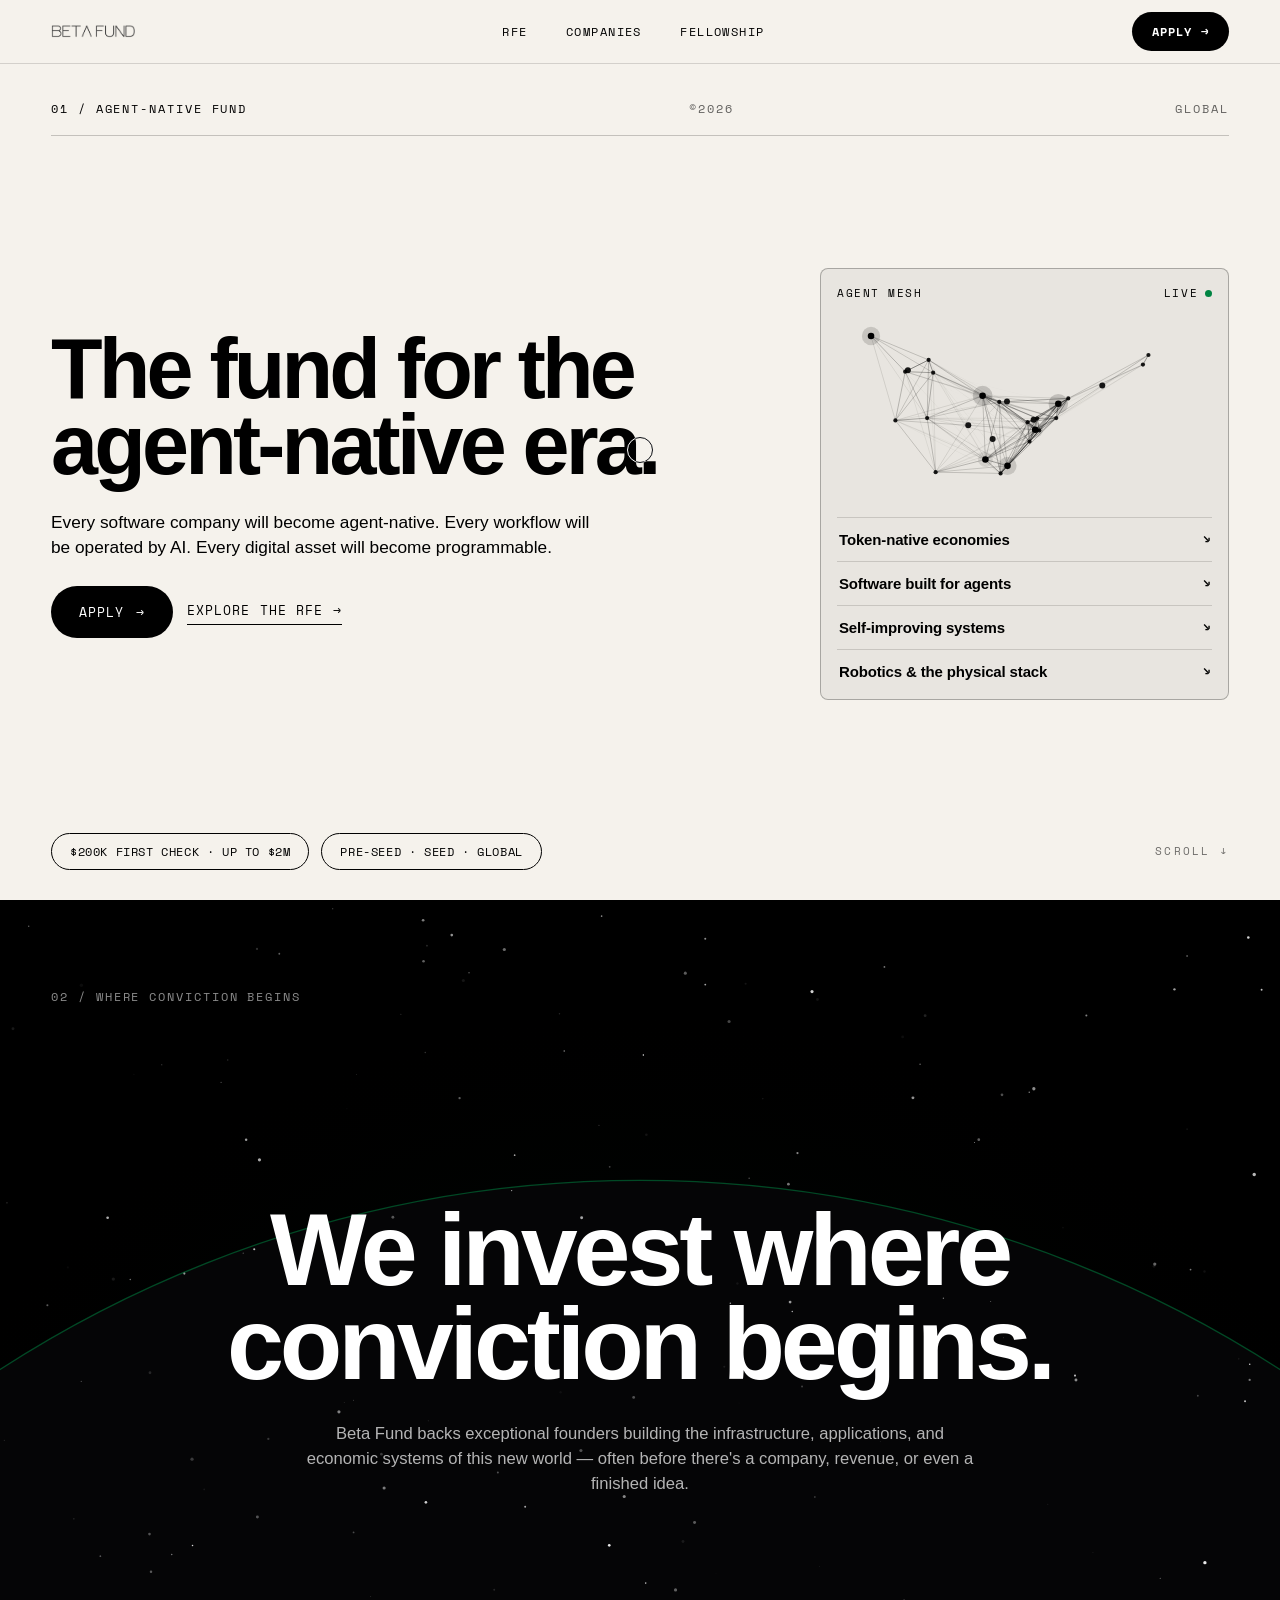
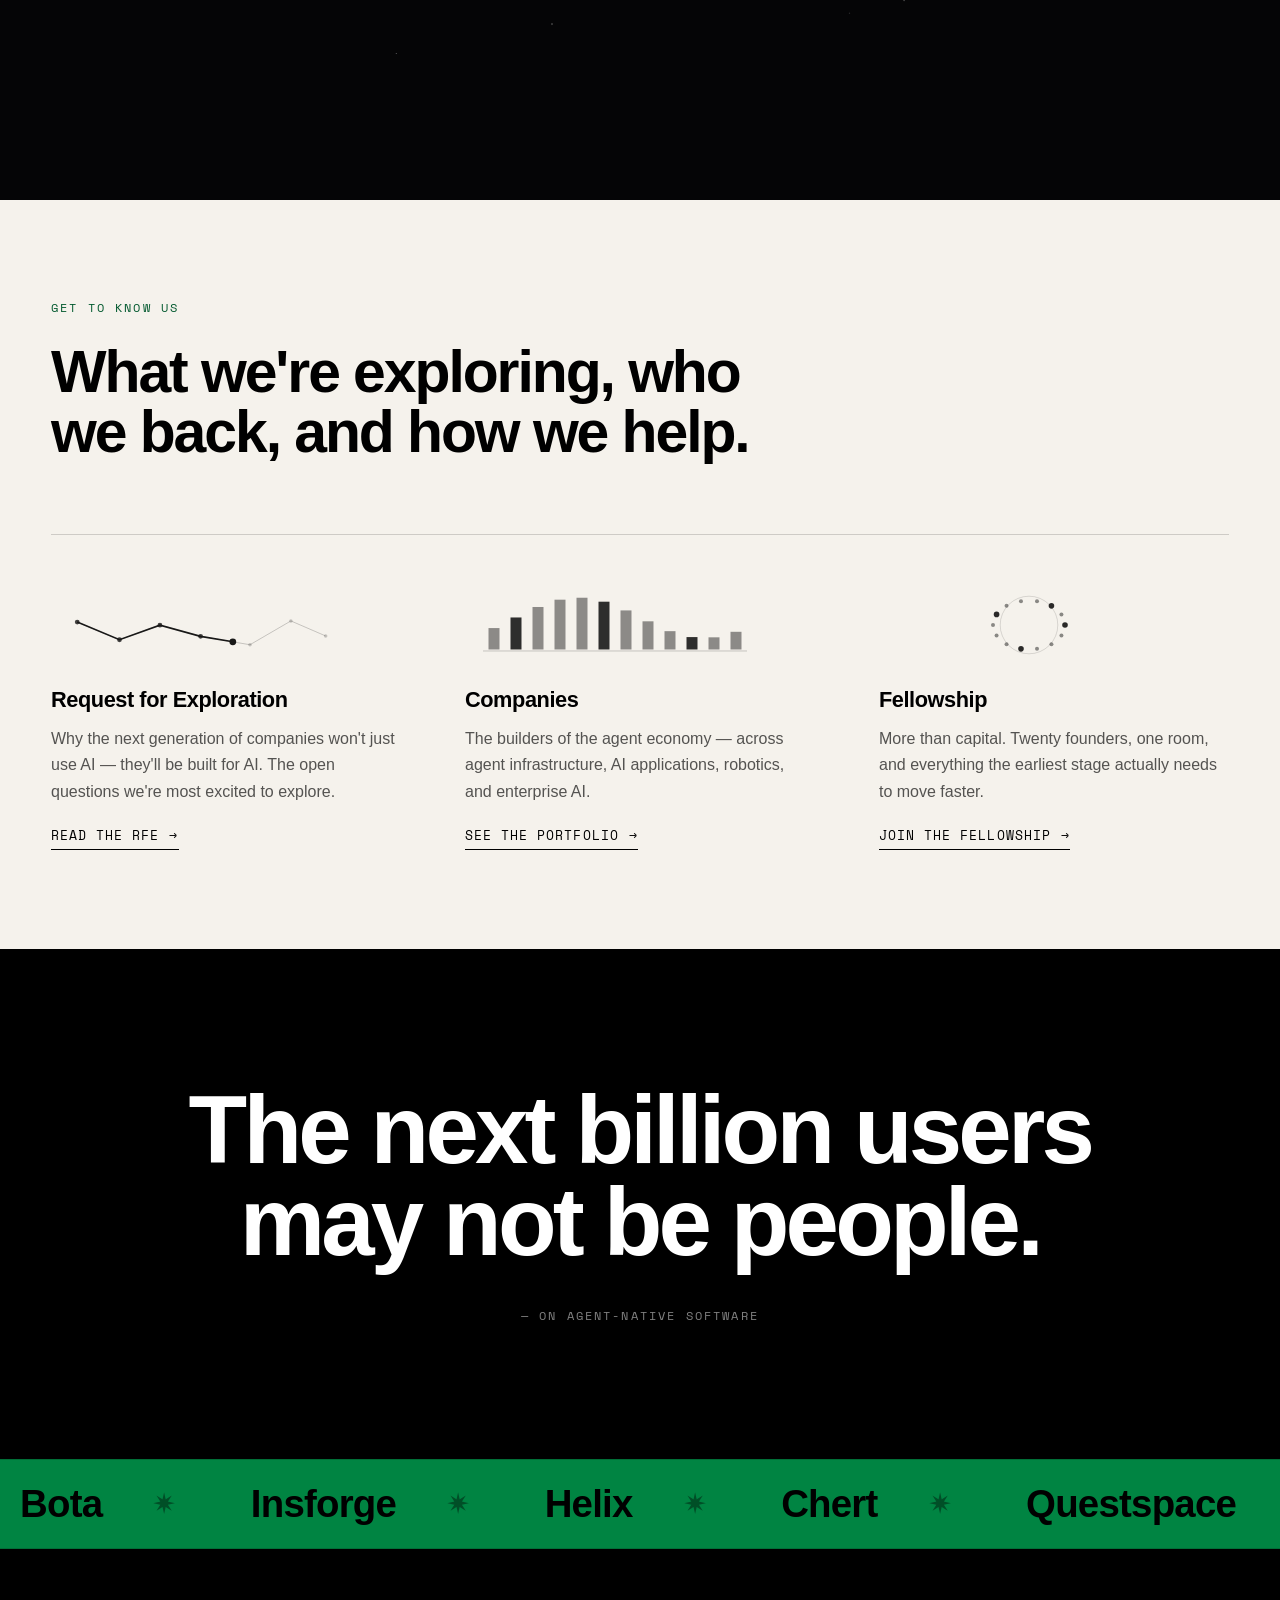
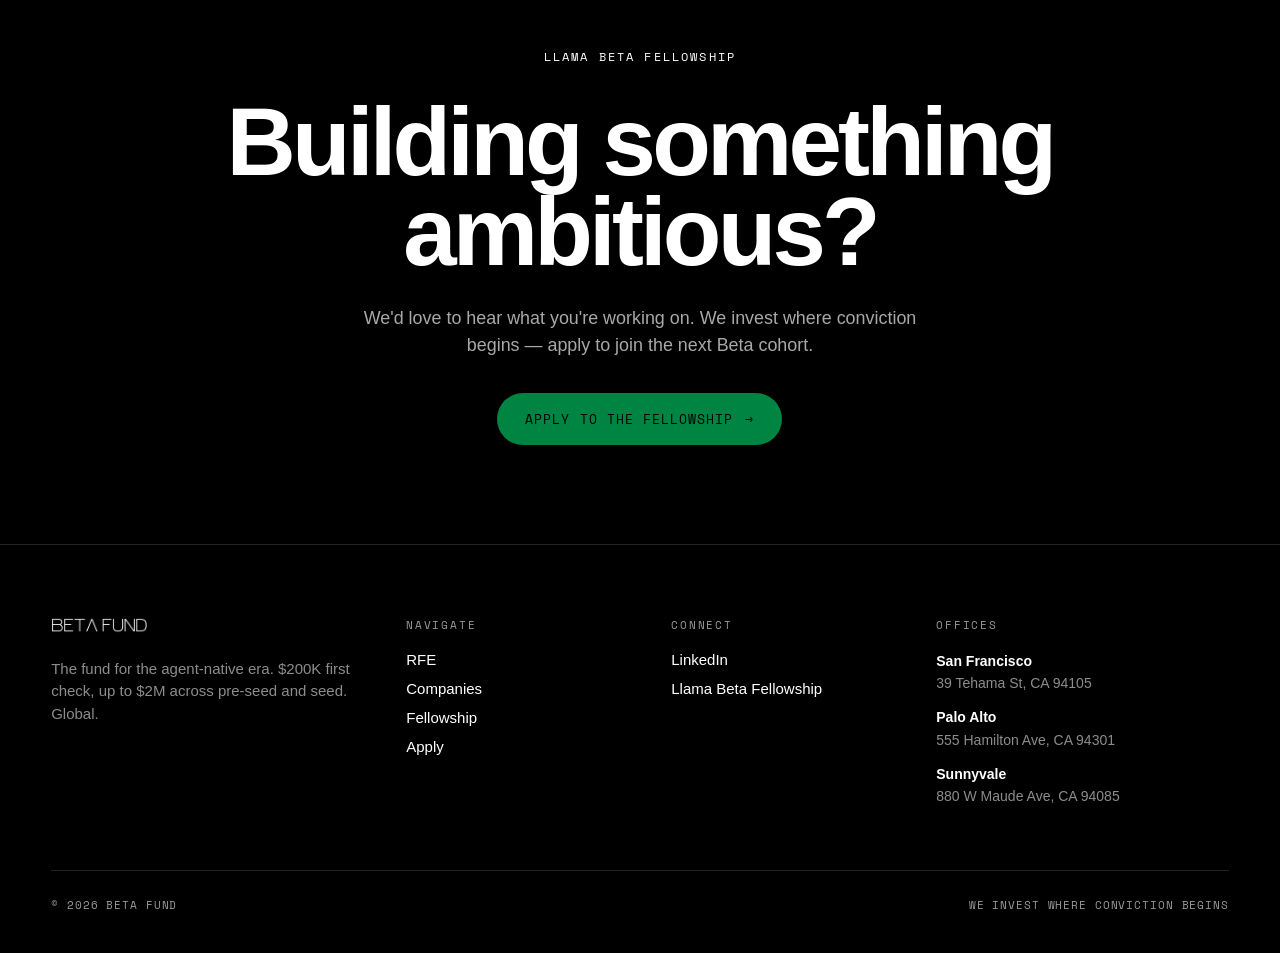
==== index.html @ 39ac04f1 "Llama Beta site: duplicate of betafund.ai multi-page static build, domain strings repointed to llama" ====
<!DOCTYPE html>
<html lang="en">
<head>
<meta charset="utf-8">
<meta name="viewport" content="width=device-width, initial-scale=1">
<title>Beta Fund — The fund for the agent-native era</title>
<meta name="description" content="Beta Fund backs founders building the agent-native era. $200K first check, up to $2M across pre-seed and seed. Global.">
<meta property="og:title" content="Beta Fund — The fund for the agent-native era">
<meta property="og:description" content="We invest where conviction begins. $200K first check, up to $2M across pre-seed and seed. Global.">
<meta property="og:type" content="website">
<meta name="theme-color" content="#008442">
<link rel="icon" href="data:image/svg+xml,%3Csvg xmlns='http://www.w3.org/2000/svg' viewBox='0 0 32 32'%3E%3Crect width='32' height='32' fill='%23008442'/%3E%3Crect x='9' y='9' width='14' height='14' fill='%23000'/%3E%3C/svg%3E">
<meta property="og:image" content="https://llamabeta.com/assets/og.png">
<link rel="preconnect" href="https://fonts.googleapis.com">
<link rel="preconnect" href="https://fonts.gstatic.com" crossorigin>
<link href="https://fonts.googleapis.com/css2?family=Space+Mono:wght@400;700&display=swap" rel="stylesheet">
<link rel="stylesheet" href="/css/site.css">
</head>
<body>
<a href="#main" class="skip-link">Skip to content</a>
<div id="mcursor"></div>

<header class="site-header">
  <a href="/" class="brand" data-magnetic aria-label="Beta Fund — home"><img class="brand-logo" src="/assets/logo.png" alt="Beta Fund"></a>
  <nav class="nav-links" aria-label="Primary">
    <a href="/thesis">RFE</a>
    <a href="/companies">Companies</a>
    <a href="/fellowship">Fellowship</a>
  </nav>
  <a href="/apply" class="nav-cta" data-magnetic>Apply <span>→</span></a>
  <button class="nav-toggle" aria-label="Open menu" aria-expanded="false" aria-controls="mobileNav"><span></span><span></span><span></span></button>
</header>
<nav id="mobileNav" class="mobile-nav" aria-label="Mobile">
  <a href="/thesis">RFE <span class="num">01</span></a>
  <a href="/companies">Companies <span class="num">02</span></a>
  <a href="/fellowship">Fellowship <span class="num">03</span></a>
  <a href="/apply">Apply <span class="num">04</span></a>
  <a href="/apply" class="m-cta">Apply to the fellowship →</a>
  <div class="m-meta">$200K first check · up to $2M</div>
</nav>

<main id="main" tabindex="-1">

  <!-- HERO -->
  <section class="hero" id="top">
    <div class="hero-top" data-reveal data-d="0">
      <span>01 / Agent-native fund</span>
      <span>©2026</span>
      <span>Global</span>
    </div>
    <div class="hero-main">
      <div>
        <h1 class="hero-title" data-reveal data-d="80">The fund for the agent-native era.</h1>
        <p class="hero-sub" data-reveal data-d="180">Every software company will become agent-native. Every workflow will be operated by AI. Every digital asset will become programmable.</p>
        <div class="hero-cta" data-reveal data-d="260" style="display:flex;flex-wrap:wrap;gap:14px;align-items:center;margin-top:26px">
          <a href="/apply" class="btn" data-magnetic style="background:#000;color:#fff">Apply <span class="arr">→</span></a>
          <a href="/thesis" class="text-link" data-magnetic style="margin-top:0">Explore the RFE <span class="arr">→</span></a>
        </div>
      </div>
      <div class="hero-card" data-reveal data-d="340">
        <div class="hero-card-head">
          <span>Agent mesh</span>
          <span class="live">Live <span class="dot"></span></span>
        </div>
        <canvas data-motif="mesh" data-animated="1" data-tone="ink"></canvas>
        <div>
          <a href="/thesis" class="thesis-link" data-magnetic>Token-native economies <span>↘</span></a>
          <a href="/thesis" class="thesis-link" data-magnetic>Software built for agents <span>↘</span></a>
          <a href="/thesis" class="thesis-link" data-magnetic>Self-improving systems <span>↘</span></a>
          <a href="/thesis" class="thesis-link" data-magnetic>Robotics &amp; the physical stack <span>↘</span></a>
        </div>
      </div>
    </div>
    <div class="hero-foot">
      <div class="pill-row" data-reveal data-d="200">
        <span class="pill">$200K first check · up to $2M</span>
        <span class="pill">Pre-seed · Seed · Global</span>
      </div>
      <span class="scroll-hint">Scroll ↓</span>
    </div>
  </section>

  <!-- FILM / COSMIC -->
  <section class="film">
    <canvas id="cosmic"></canvas>
    <div class="corner">02 / Where conviction begins</div>
    <div class="film-inner">
      <h2 data-reveal>We invest where<br>conviction begins.</h2>
      <p data-reveal data-d="160">Beta Fund backs exceptional founders building the infrastructure, applications, and economic systems of this new world — often before there's a company, revenue, or even a finished idea.</p>
    </div>
  </section>

  <!-- EXPLORE CARDS -->
  <section class="section bg-paper">
    <div class="wrap">
      <div class="section-head measure">
        <div class="eyebrow gold" data-reveal>Get to know us</div>
        <h2 class="h2" data-reveal data-d="60">What we're exploring, who we back, and how we help.</h2>
      </div>
      <div class="thesis-grid explore-grid">
        <a href="/thesis" class="thesis-card" data-reveal data-d="100" data-magnetic style="display:block;color:inherit">
          <canvas data-motif="trace" data-tone="ink"></canvas>
          <h3>Request for Exploration</h3>
          <p>Why the next generation of companies won't just use AI — they'll be built for AI. The open questions we're most excited to explore.</p>
          <span class="text-link" style="margin-top:20px">Read the RFE <span class="arr">→</span></span>
        </a>
        <a href="/companies" class="thesis-card" data-reveal data-d="160" data-magnetic style="display:block;color:inherit">
          <canvas data-motif="bars" data-tone="ink"></canvas>
          <h3>Companies</h3>
          <p>The builders of the agent economy — across agent infrastructure, AI applications, robotics, and enterprise AI.</p>
          <span class="text-link" style="margin-top:20px">See the portfolio <span class="arr">→</span></span>
        </a>
        <a href="/fellowship" class="thesis-card" data-reveal data-d="220" data-magnetic style="display:block;color:inherit">
          <canvas data-motif="gather" data-tone="ink"></canvas>
          <h3>Fellowship</h3>
          <p>More than capital. Twenty founders, one room, and everything the earliest stage actually needs to move faster.</p>
          <span class="text-link" style="margin-top:20px">Join the fellowship <span class="arr">→</span></span>
        </a>
      </div>
    </div>
  </section>

  <!-- PULL QUOTE -->
  <section class="pull">
    <p data-reveal>The next billion users<br>may not be people.</p>
    <div class="src" data-reveal data-d="160">— On agent-native software</div>
  </section>

  <!-- MARQUEE -->
  <div class="marquee">
    <div class="marquee-track" id="marquee-track">
      <span>Bota<span class="star">✷</span></span><span>Insforge<span class="star">✷</span></span><span>Helix<span class="star">✷</span></span><span>Chert<span class="star">✷</span></span><span>Questspace<span class="star">✷</span></span><span>Pally<span class="star">✷</span></span><span>Origami Robotics<span class="star">✷</span></span><span>Neural Motion<span class="star">✷</span></span><span>Ruune<span class="star">✷</span></span><span>Vali<span class="star">✷</span></span><span>Scam AI<span class="star">✷</span></span><span>Emergent Sciences<span class="star">✷</span></span>
      <span>Bota<span class="star">✷</span></span><span>Insforge<span class="star">✷</span></span><span>Helix<span class="star">✷</span></span><span>Chert<span class="star">✷</span></span><span>Questspace<span class="star">✷</span></span><span>Pally<span class="star">✷</span></span><span>Origami Robotics<span class="star">✷</span></span><span>Neural Motion<span class="star">✷</span></span><span>Ruune<span class="star">✷</span></span><span>Vali<span class="star">✷</span></span><span>Scam AI<span class="star">✷</span></span><span>Emergent Sciences<span class="star">✷</span></span>
    </div>
  </div>

  <!-- CTA -->
  <section class="section bg-ink" style="text-align:center">
    <div class="wrap">
      <div class="eyebrow acc" data-reveal style="margin-bottom:32px">Llama Beta Fellowship</div>
      <h2 data-reveal data-d="60" style="margin:0 auto;max-width:1100px;font-weight:800;font-size:clamp(40px,7.5vw,110px);line-height:.94;letter-spacing:-.04em;text-wrap:balance">Building something ambitious?</h2>
      <p class="lead" data-reveal data-d="140" style="margin:28px auto 0;text-align:center;max-width:560px">We'd love to hear what you're working on. We invest where conviction begins — apply to join the next Beta cohort.</p>
      <div data-reveal data-d="200" style="margin-top:34px">
        <a href="/apply" class="btn accent" data-magnetic>Apply to the fellowship <span class="arr">→</span></a>
      </div>
    </div>
  </section>

</main>

<footer class="site-footer">
  <div class="wrap">
    <div class="footer-grid">
      <div class="fbrand">
        <a href="/" data-magnetic><img class="fbrand-logo" src="/assets/logo-white.png" alt="Beta Fund"></a>
        <p>The fund for the agent-native era. $200K first check, up to $2M across pre-seed and seed. Global.</p>
      </div>
      <div class="fcol">
        <div class="ftitle">Navigate</div>
        <div class="flist">
          <a href="/thesis">RFE</a>
          <a href="/companies">Companies</a>
          <a href="/fellowship">Fellowship</a>
          <a href="/apply">Apply</a>
        </div>
      </div>
      <div class="fcol">
        <div class="ftitle">Connect</div>
        <div class="flist">
          <a href="https://www.linkedin.com/company/betafund/" target="_blank" rel="noopener">LinkedIn</a>
          <a href="/apply">Llama Beta Fellowship</a>
        </div>
      </div>
      <div class="fcol">
        <div class="ftitle">Offices</div>
        <div class="offices">
          <div><span class="city">San Francisco</span>39 Tehama St, CA 94105</div>
          <div><span class="city">Palo Alto</span>555 Hamilton Ave, CA 94301</div>
          <div><span class="city">Sunnyvale</span>880 W Maude Ave, CA 94085</div>
        </div>
      </div>
    </div>
    <div class="footer-bottom">
      <span>© 2026 Beta Fund</span>
      <span>We invest where conviction begins</span>
    </div>
  </div>
</footer>

<script src="/js/site.js"></script>
</body>
</html>
---- css/site.css ----
/* ============================================================
   Beta Fund — shared design system (multi-page static)
   Yellow editorial. Mobile-first.
   ============================================================ */
:root{
  --accent:#008442;
  --accent-hover:#006B36;
  --accent-deep:#00582D;
  --ink:#000000;
  --paper:#F5F2EC;
  --sans:'Helvetica Neue',Helvetica,Arial,sans-serif;
  --mono:'Space Mono',ui-monospace,'SF Mono',Menlo,monospace;
  --header-h:64px;
  --pad-x:clamp(18px,4vw,72px);
  --maxw:1280px;
}
*{box-sizing:border-box}
html{scroll-behavior:smooth;-webkit-text-size-adjust:100%}
body{
  margin:0;background:var(--ink);font-family:var(--sans);color:var(--ink);
  -webkit-font-smoothing:antialiased;text-rendering:optimizeLegibility;
  overflow-x:hidden;
}
a{color:inherit;text-decoration:none}
button{font-family:inherit}
img{max-width:100%;display:block}
canvas{display:block}
::selection{background:var(--accent);color:#000}
/* Visible on BOTH the yellow surfaces (dark halo) and the black surfaces (yellow ring).
   Keep the real outline as the forced-colors / Windows High Contrast fallback. */
:focus-visible{outline:2px solid var(--accent);outline-offset:2px;box-shadow:0 0 0 4px rgba(0,0,0,.75)}

/* skip link */
.skip-link{position:absolute;left:-9999px;top:0;z-index:3000}
.skip-link:focus{left:12px;top:12px;width:auto;height:auto;padding:10px 16px;background:#000;color:#fff;font-family:var(--mono);font-size:13px;letter-spacing:.06em;text-transform:uppercase;border-radius:8px}

.mono{font-family:var(--mono)}
.eyebrow{font-family:var(--mono);font-size:12px;letter-spacing:.18em;text-transform:uppercase}

/* ---- magnetic cursor (desktop only) ---- */
#mcursor{
  position:fixed;top:0;left:0;width:26px;height:26px;border-radius:50%;
  border:1.5px solid #fff;background:transparent;mix-blend-mode:difference;
  pointer-events:none;z-index:3000;
  transform:translate3d(-100px,-100px,0) translate(-50%,-50%);will-change:transform;
}
@media (hover:none){#mcursor{display:none!important}}

/* ============================================================
   HEADER + MOBILE NAV
   ============================================================ */
.site-header{
  position:fixed;top:0;left:0;right:0;height:var(--header-h);z-index:2000;
  background:var(--paper);display:flex;align-items:center;justify-content:space-between;
  padding:0 var(--pad-x);border-bottom:1px solid rgba(0,0,0,.14);
}
.brand{display:flex;align-items:center;gap:11px;font-weight:700;font-size:18px;letter-spacing:-.02em;color:#000}
.brand .mark{width:13px;height:13px;background:#000;display:inline-block}
.brand-logo{height:15px;width:auto;display:block}
.nav-links{display:flex;align-items:center;gap:clamp(20px,3vw,44px)}
.nav-links a{
  font-family:var(--mono);font-size:12px;letter-spacing:.12em;text-transform:uppercase;color:#000;
  padding:6px 0;border-bottom:1px solid transparent;transition:border-color .18s,opacity .18s;
}
.nav-links a:hover{border-bottom-color:#000}
.nav-links a[aria-current="page"]{border-bottom-color:#000}
.nav-cta{
  background:#000;color:#fff;font-family:var(--mono);font-size:12px;letter-spacing:.1em;text-transform:uppercase;font-weight:700;
  padding:11px 20px;border-radius:100px;display:inline-flex;align-items:center;gap:8px;transition:background .18s;
}
.nav-cta:hover{background:#1a1a1a}

/* hamburger */
.nav-toggle{
  display:none;width:44px;height:44px;border:1px solid rgba(0,0,0,.4);border-radius:8px;
  background:transparent;cursor:pointer;align-items:center;justify-content:center;flex-direction:column;gap:5px;
}
.nav-toggle span{display:block;width:20px;height:2px;background:#000;transition:transform .25s,opacity .25s}
.nav-toggle[aria-expanded="true"] span:nth-child(1){transform:translateY(7px) rotate(45deg)}
.nav-toggle[aria-expanded="true"] span:nth-child(2){opacity:0}
.nav-toggle[aria-expanded="true"] span:nth-child(3){transform:translateY(-7px) rotate(-45deg)}

/* mobile drawer */
.mobile-nav{
  position:fixed;inset:var(--header-h) 0 0 0;z-index:1900;background:var(--paper);
  display:flex;flex-direction:column;padding:28px var(--pad-x) 40px;gap:4px;
  transform:translateY(-12px);opacity:0;pointer-events:none;visibility:hidden;
  transition:opacity .28s ease,transform .28s ease,visibility .28s;
  overflow-y:auto;
}
.mobile-nav.open{opacity:1;transform:none;pointer-events:auto;visibility:visible}
.mobile-nav a{
  font-weight:700;font-size:clamp(28px,8vw,44px);letter-spacing:-.02em;color:#000;
  padding:18px 0;border-bottom:1px solid rgba(0,0,0,.16);display:flex;justify-content:space-between;align-items:center;
}
.mobile-nav a .num{font-family:var(--mono);font-size:13px;font-weight:400;opacity:.5}
.mobile-nav a[aria-current="page"]{padding-left:16px;box-shadow:inset 4px 0 0 #000}
.mobile-nav a[aria-current="page"] .num{opacity:1}
.mobile-nav .m-cta{
  margin-top:24px;background:#000;color:#fff;border-radius:100px;justify-content:center;
  font-family:var(--mono);font-size:14px;letter-spacing:.08em;text-transform:uppercase;font-weight:700;
  padding:18px;border-bottom:none;
}
.mobile-nav .m-meta{margin-top:auto;padding-top:28px;font-family:var(--mono);font-size:11px;letter-spacing:.12em;text-transform:uppercase;color:rgba(0,0,0,.5);border-bottom:none}
body.nav-open{position:fixed;left:0;right:0;width:100%;overflow:hidden}

@media (max-width:860px){
  .nav-links{display:none}
  .nav-cta{display:none}
  .nav-toggle{display:flex}
}

/* ============================================================
   LAYOUT PRIMITIVES
   ============================================================ */
main{display:block;background:var(--ink)}
.section{padding:clamp(72px,11vh,150px) var(--pad-x)}
.section-pad-top{padding-top:calc(var(--header-h) + clamp(40px,7vh,90px))}
.wrap{max-width:var(--maxw);margin:0 auto;width:100%}
.measure{max-width:1000px}
.bg-paper{background:var(--paper);color:#000}
.bg-ink{background:#000;color:#fff}
.bg-accent{background:var(--accent);color:#000}

.section-head .eyebrow{margin-bottom:26px}
.section-head .eyebrow.gold{color:var(--accent-deep)}
.section-head .eyebrow.acc{color:var(--accent)}
.h2{margin:0;font-weight:800;font-size:clamp(30px,4.6vw,64px);line-height:1.02;letter-spacing:-.035em;text-wrap:balance}
.lead{margin:28px 0 0;max-width:680px;font-size:clamp(16px,1.4vw,21px);line-height:1.5}
.bg-paper .lead{color:rgba(0,0,0,.62)}
.bg-ink .lead{color:rgba(255,255,255,.66)}

/* ============================================================
   HERO (home)
   ============================================================ */
.hero{
  background:var(--paper);color:#000;min-height:100svh;
  padding:calc(var(--header-h) + 36px) var(--pad-x) 30px;
  display:flex;flex-direction:column;justify-content:space-between;gap:clamp(28px,4vh,52px);
  position:relative;overflow:hidden;
}
.hero-top{
  display:flex;justify-content:space-between;align-items:center;
  font-family:var(--mono);font-size:12px;letter-spacing:.16em;text-transform:uppercase;
  flex-wrap:wrap;gap:12px;border-bottom:1px solid rgba(0,0,0,.2);padding-bottom:18px;
}
.hero-top span:not(:first-child){opacity:.6}
.hero-main{display:grid;grid-template-columns:1.55fr .9fr;gap:clamp(32px,5vw,72px);align-items:center;width:100%}
.hero-title{margin:0;font-weight:800;font-size:clamp(40px,6.6vw,116px);line-height:.9;letter-spacing:-.045em}
.hero-sub{margin:clamp(22px,3vh,34px) 0 0;max-width:560px;font-size:clamp(16px,1.35vw,21px);line-height:1.45;font-weight:500}
.text-link{
  display:inline-flex;align-items:center;gap:10px;margin-top:26px;
  font-family:var(--mono);font-size:13px;letter-spacing:.08em;text-transform:uppercase;
  border-bottom:1px solid currentColor;padding-bottom:4px;
}
.text-link .arr,.btn .arr{display:inline-block;transition:transform .18s cubic-bezier(.2,0,0,1)}
.text-link:hover .arr,.btn:hover .arr{transform:translateX(5px)}
.hero-card{
  border:1px solid rgba(0,0,0,.28);border-radius:8px;background:rgba(0,0,0,.05);
  padding:16px 16px 6px;display:flex;flex-direction:column;gap:14px;min-height:clamp(300px,44vh,420px);
}
.hero-card-head{display:flex;justify-content:space-between;align-items:center;font-family:var(--mono);font-size:11px;letter-spacing:.14em;text-transform:uppercase}
.hero-card-head .live{display:inline-flex;align-items:center;gap:7px}
.hero-card-head .dot{width:7px;height:7px;border-radius:50%;background:var(--accent);display:inline-block}
.hero-card canvas{flex:1;width:100%;min-height:175px}
.hero-card .thesis-link{display:flex;align-items:center;justify-content:space-between;gap:10px;min-height:44px;padding:11px 2px;font-size:15px;font-weight:600;letter-spacing:-.01em;border-top:1px solid rgba(0,0,0,.14);transition:opacity .18s}
.hero-card .thesis-link:hover{opacity:.55}
.hero-card .thesis-link span{font-family:var(--mono);font-size:12px}
.hero-foot{display:flex;justify-content:space-between;align-items:center;gap:20px;flex-wrap:wrap}
.pill-row{display:flex;gap:12px;flex-wrap:wrap;align-items:center}
.pill{border:1px solid #000;border-radius:100px;padding:9px 18px;font-family:var(--mono);font-size:12px;letter-spacing:.05em;text-transform:uppercase}
.scroll-hint{font-family:var(--mono);font-size:11px;letter-spacing:.2em;text-transform:uppercase;opacity:.55}

@media (max-width:900px){.hero-main{grid-template-columns:1fr}}

/* ---- film / cosmic ---- */
.film{position:relative;background:#000;color:#fff;min-height:100svh;overflow:hidden;display:flex;align-items:center;justify-content:center}
.film #cosmic{position:absolute;inset:0;width:100%;height:100%}
.film .corner{position:absolute;top:calc(var(--header-h) + 24px);left:var(--pad-x);font-family:var(--mono);font-size:12px;letter-spacing:.16em;text-transform:uppercase;color:rgba(255,255,255,.55)}
.film-inner{position:relative;z-index:1;text-align:center;padding:clamp(28px,6vw,80px);max-width:1100px}
.film h2{margin:0;font-weight:800;font-size:clamp(38px,8vw,124px);line-height:.92;letter-spacing:-.04em}
.film p{margin:30px auto 0;max-width:680px;font-size:clamp(15px,1.3vw,20px);line-height:1.5;color:rgba(255,255,255,.7)}

/* ---- pull quote ---- */
.pull{background:#000;color:#fff;padding:clamp(80px,15vh,200px) var(--pad-x);text-align:center}
.pull p{margin:0 auto;max-width:1200px;font-weight:800;font-size:clamp(26px,7.5vw,118px);line-height:.96;letter-spacing:-.04em;text-wrap:balance}
.pull .src{margin-top:38px;font-family:var(--mono);font-size:12px;letter-spacing:.18em;text-transform:uppercase;color:rgba(255,255,255,.5)}

/* ============================================================
   THESIS
   ============================================================ */
.thesis-grid{
  display:grid;grid-template-columns:1fr;gap:clamp(48px,7vh,84px);
  margin-top:clamp(48px,8vh,100px);border-top:1px solid rgba(0,0,0,.16);padding-top:clamp(48px,6vh,72px);
}
@media(min-width:860px){.thesis-grid{grid-template-columns:repeat(2,1fr);column-gap:clamp(64px,8vw,140px);row-gap:clamp(64px,8vh,104px)}}
.bg-ink .thesis-grid{border-top-color:rgba(255,255,255,.16)}
.thesis-card{max-width:460px}
.thesis-card canvas{width:100%;max-width:300px;height:72px;margin-bottom:26px;opacity:.9}
.thesis-card .num{font-family:var(--mono);font-size:clamp(34px,3.2vw,50px);font-weight:700;color:var(--accent);line-height:1;letter-spacing:-.03em}
.thesis-card h3{margin:16px 0 16px;font-family:var(--mono);font-weight:700;font-size:12px;line-height:1.3;letter-spacing:.16em;text-transform:uppercase;color:rgba(0,0,0,.5)}
.thesis-card .q{margin:0 0 18px;font-size:clamp(20px,1.6vw,25px);line-height:1.3;font-weight:700;color:var(--ink,#000);letter-spacing:-.02em}
.thesis-card p{margin:0;font-size:16px;line-height:1.65;color:rgba(0,0,0,.62)}
.explore-grid .thesis-card h3{font-family:var(--sans);font-size:clamp(20px,1.7vw,25px);font-weight:700;text-transform:none;letter-spacing:-.02em;line-height:1.15;color:var(--ink,#000);margin:2px 0 14px}
.explore-grid .thesis-card p{color:rgba(0,0,0,.66)}
@media(min-width:860px){.thesis-grid.explore-grid{grid-template-columns:repeat(3,minmax(0,1fr));column-gap:clamp(44px,5vw,88px);row-gap:clamp(56px,7vh,88px)}}

/* ============================================================
   PORTFOLIO / COMPANIES
   ============================================================ */
.theme-list{display:flex;flex-direction:column;gap:clamp(20px,3vh,32px);margin-top:clamp(40px,6vh,64px)}
.theme-card{
  background:#0b0b0c;color:#fff;border-radius:8px;padding:clamp(28px,3.5vw,56px);
  display:flex;flex-direction:column;gap:32px;overflow:hidden;
}
.theme-card .tc-top{display:flex;justify-content:space-between;align-items:flex-start;font-family:var(--mono);font-size:12px;letter-spacing:.14em;text-transform:uppercase;color:rgba(255,255,255,.55)}
.theme-card .tc-body{display:grid;grid-template-columns:1.1fr .9fr;gap:clamp(28px,4vw,64px);align-items:end}
.theme-card h3{margin:0;font-weight:800;font-size:clamp(32px,5.4vw,72px);line-height:.94;letter-spacing:-.035em}
.theme-card .cos{margin-top:clamp(24px,3vh,40px);display:flex;flex-direction:column}
.theme-card .co{display:flex;align-items:baseline;gap:18px;padding:16px 0;border-top:1px solid rgba(255,255,255,.14)}
.theme-card .co .ci{font-family:var(--mono);font-size:12px;color:rgba(255,255,255,.4)}
.theme-card .co .cn{font-size:clamp(20px,2vw,30px);font-weight:600;letter-spacing:-.01em}
.theme-card .tc-motif{position:relative;aspect-ratio:4/3;border-radius:4px;border:1px solid rgba(255,255,255,.14);overflow:hidden;min-height:180px;background:rgba(255,255,255,.02)}
.theme-card .tc-motif canvas{position:absolute;inset:0;width:100%;height:100%}
.theme-card .tc-motif .ml{position:absolute;left:14px;bottom:12px;font-family:var(--mono);font-size:10px;letter-spacing:.14em;text-transform:uppercase;color:rgba(255,255,255,.5)}
@media (max-width:720px){.theme-card .tc-body{grid-template-columns:1fr}.theme-card .tc-motif{order:-1;min-height:150px}}

/* CTA strip */
.cta-strip{margin-top:clamp(48px,8vh,90px);border-top:1px solid rgba(0,0,0,.16);padding-top:clamp(32px,4vh,52px);display:flex;justify-content:space-between;align-items:flex-end;gap:24px;flex-wrap:wrap}
.bg-ink .cta-strip{border-top-color:rgba(255,255,255,.16)}
.cta-strip .big{font-weight:700;font-size:clamp(22px,2.4vw,34px);letter-spacing:-.02em}
.cta-strip .sub{margin-top:8px;color:rgba(0,0,0,.6);font-size:17px}
.bg-ink .cta-strip .sub{color:rgba(255,255,255,.6)}
.btn{
  display:inline-flex;align-items:center;gap:12px;background:#000;color:#fff;border-radius:100px;
  padding:16px 28px;font-family:var(--mono);font-size:13px;letter-spacing:.08em;text-transform:uppercase;
  border:none;cursor:pointer;transition:background .18s,color .18s;
}
.btn:hover{background:var(--accent);color:#000}
.btn.accent{background:var(--accent);color:#000}
.btn.accent:hover{background:#fff}

/* ============================================================
   FELLOWSHIP
   ============================================================ */
/* signature mesh block — now a full-width block in its own pushed-down
   section rather than a sidebar item, so it's styled standalone (no longer
   scoped under a .fellow-aside parent that no longer exists in the markup). */
.net{margin-top:clamp(32px,5vh,56px);border:1px solid rgba(23,24,26,.15);border-radius:8px;background:rgba(23,24,26,.03);padding:16px 16px 12px}
.net canvas{width:100%;height:clamp(200px,28vh,300px)}
.net .cap{margin-top:12px;display:flex;justify-content:space-between;align-items:center;font-family:var(--mono);font-size:11px;letter-spacing:.14em;text-transform:uppercase;color:rgba(23,24,26,.5)}
.accordion{margin-top:clamp(40px,6vh,64px);border-bottom:1px solid rgba(23,24,26,.15)}
.acc-item{border-top:1px solid rgba(23,24,26,.15)}
.acc-btn{width:100%;background:transparent;border:0;color:#17181A;cursor:pointer;display:flex;align-items:center;justify-content:space-between;gap:20px;padding:26px 4px;text-align:left;transition:opacity .18s}
.acc-btn:hover{opacity:.78}
.acc-btn .lhs{display:flex;align-items:baseline;gap:18px}
.acc-btn .anum{font-family:var(--mono);font-size:12px;color:rgba(23,24,26,.4)}
.acc-btn .atitle{font-weight:600;font-size:clamp(19px,1.9vw,27px);letter-spacing:-.015em}
.acc-btn .sign{font-family:var(--mono);font-size:26px;color:var(--accent);line-height:1;font-weight:400;transition:transform .25s}
.acc-btn[aria-expanded="true"] .sign{transform:rotate(45deg)}
.acc-panel{max-height:0;opacity:0;visibility:hidden;overflow:hidden;transition:max-height .55s cubic-bezier(.2,0,0,1),opacity .4s ease-in-out,visibility .55s}
.acc-btn[aria-expanded="true"] + .acc-panel{visibility:visible}
.acc-panel p{margin:0 4px 26px 44px;max-width:560px;font-size:16px;line-height:1.6;color:rgba(23,24,26,.62)}
@media (max-width:620px){.acc-panel p{margin-left:34px}}

/* stat band */
.stat-band{display:grid;grid-template-columns:repeat(auto-fit,minmax(180px,1fr));gap:clamp(28px,4vw,56px);margin-top:clamp(40px,6vh,72px);border-top:1px solid rgba(23,24,26,.15);padding-top:clamp(32px,4vh,48px)}
.stat .v{font-weight:800;font-size:clamp(44px,6vw,90px);line-height:1;letter-spacing:-.04em}
.stat .l{margin-top:14px;font-family:var(--mono);font-size:12px;letter-spacing:.06em;text-transform:uppercase;color:rgba(23,24,26,.55)}

/* ============================================================
   MARQUEE
   ============================================================ */
.marquee{background:var(--accent);color:#000;padding:22px 0;overflow:hidden;border-top:1px solid rgba(0,0,0,.16);border-bottom:1px solid rgba(0,0,0,.16);white-space:nowrap}
.marquee-track{display:inline-flex;align-items:center;will-change:transform}
.marquee-track span{display:inline-flex;align-items:center;font-weight:700;font-size:clamp(22px,3vw,40px);letter-spacing:-.02em;padding:0 26px}
.marquee-track .star{opacity:.4;padding-left:52px;font-size:.6em}

/* ============================================================
   APPLY FORM
   ============================================================ */
.apply-hero{text-align:center;max-width:1100px;margin:0 auto}
.apply-hero h1{margin:0 auto;font-weight:800;font-size:clamp(40px,7.5vw,104px);line-height:.94;letter-spacing:-.04em;text-wrap:balance}
.apply-hero .lead{margin:28px auto 0;color:rgba(255,255,255,.66)}
.apply-pills{display:flex;justify-content:center;gap:10px;flex-wrap:wrap;margin-top:30px}
.apply-pills span{border:1px solid rgba(255,255,255,.3);border-radius:100px;padding:9px 16px;font-family:var(--mono);font-size:11px;letter-spacing:.06em;text-transform:uppercase;color:rgba(255,255,255,.85)}
/* spam honeypot — off-screen, never shown to humans, ignored by AT */
.hp{position:absolute!important;left:-9999px!important;top:auto;width:1px;height:1px;overflow:hidden}
#applyForm{display:grid;grid-template-columns:1fr 1fr;gap:16px 18px;max-width:760px;margin:48px auto 0;text-align:left}
#applyForm .af-full{grid-column:1/-1}
#applyForm label{display:block;font-family:var(--mono);font-size:11px;letter-spacing:.12em;text-transform:uppercase;color:rgba(255,255,255,.5);margin-bottom:8px}
#applyForm input,#applyForm select,#applyForm textarea{width:100%;background:rgba(255,255,255,.04);border:1px solid rgba(255,255,255,.16);border-radius:10px;padding:13px 14px;font-family:var(--sans);font-size:16px;color:#fff;outline:none;transition:border-color .18s,background .18s}
#applyForm input::placeholder,#applyForm textarea::placeholder{color:rgba(255,255,255,.55)}
#applyForm input:focus,#applyForm select:focus,#applyForm textarea:focus{border-color:var(--accent);background:rgba(255,255,255,.07)}
#applyForm textarea{min-height:94px;resize:vertical;line-height:1.45}
#applyForm select{appearance:none;-webkit-appearance:none;cursor:pointer;background-image:linear-gradient(45deg,transparent 50%,rgba(255,255,255,.5) 50%),linear-gradient(135deg,rgba(255,255,255,.5) 50%,transparent 50%);background-position:calc(100% - 18px) 19px,calc(100% - 13px) 19px;background-size:5px 5px,5px 5px;background-repeat:no-repeat}
#applyForm option{color:#000}
#applyBtn{grid-column:1/-1;justify-self:start;display:inline-flex;align-items:center;gap:14px;margin-top:8px;background:var(--accent);color:#000;border:none;border-radius:100px;padding:18px 34px;font-family:var(--mono);font-size:14px;letter-spacing:.08em;text-transform:uppercase;font-weight:700;cursor:pointer;transition:background .18s}
#applyBtn:hover{background:#fff}
#applyBtn:disabled{cursor:default}
#applyMsg{grid-column:1/-1;font-family:var(--mono);font-size:12px;letter-spacing:.04em;color:rgba(255,255,255,.6);min-height:16px;margin-top:2px}
@media (max-width:680px){#applyForm{grid-template-columns:1fr;margin-top:36px}#applyBtn{width:100%;justify-content:center}}

/* ============================================================
   FOOTER
   ============================================================ */
.site-footer{background:#000;color:#fff;padding:clamp(56px,8vh,96px) var(--pad-x) 40px;border-top:1px solid rgba(255,255,255,.14)}
.footer-grid{display:grid;grid-template-columns:1.4fr 1fr 1fr 1.3fr;gap:40px;align-items:start}
.footer-grid .fbrand{min-width:240px}
.footer-grid .fbrand a{display:inline-flex;align-items:center;gap:12px;font-weight:700;font-size:24px;letter-spacing:-.02em}
.footer-grid .fbrand .mark{width:15px;height:15px;background:var(--accent);display:inline-block}
.fbrand-logo{height:17px;width:auto;display:block}
.footer-grid .fbrand p{margin:20px 0 0;max-width:340px;font-size:15px;line-height:1.5;color:rgba(255,255,255,.55)}
.fcol .ftitle{font-family:var(--mono);font-size:11px;letter-spacing:.16em;text-transform:uppercase;color:rgba(255,255,255,.6);margin-bottom:18px}
.fcol .flist{display:flex;flex-direction:column;gap:12px;font-size:15px}
.fcol .flist a{transition:color .18s}
.fcol .flist a:hover{color:var(--accent)}
.fcol .offices{display:flex;flex-direction:column;gap:14px;font-size:14px;line-height:1.45;color:rgba(255,255,255,.55)}
.fcol .offices .city{display:block;color:#fff;font-weight:600;margin-bottom:2px}
.footer-bottom{margin-top:clamp(48px,7vh,80px);padding-top:26px;border-top:1px solid rgba(255,255,255,.14);display:flex;justify-content:space-between;gap:16px;flex-wrap:wrap;font-family:var(--mono);font-size:11px;letter-spacing:.08em;text-transform:uppercase;color:rgba(255,255,255,.6)}
@media (max-width:860px){
  .footer-grid{grid-template-columns:1fr 1fr}
  /* footer is the only nav at the bottom on mobile — give links comfortable taps */
  .fcol .flist{gap:0}
  .fcol .flist a{display:inline-block;padding:13px 0}
}
@media (max-width:520px){.footer-grid{grid-template-columns:1fr}}

/* ============================================================
   REVEAL ANIMATION
   ============================================================ */
[data-reveal]{will-change:opacity,transform}
@media (prefers-reduced-motion:reduce){
  *{animation:none!important;transition:none!important;scroll-behavior:auto!important}
  [data-reveal]{opacity:1!important;transform:none!important}
}

/* ============================================================
   FELLOWSHIP LIGHT THEME (scoped)
   Cream + green editorial variant — Swiss/minimal, print-ad feel.
   Applies only to fellowship.html via body.theme-green. Every
   override below is scoped under .theme-green so the other 4
   pages are untouched.
   ============================================================ */
.theme-green{--accent:#008442;--accent-hover:#006B36}

/* header + mobile drawer: cream bg, ink brand + links (flip from the old dark theme) */
.theme-green .site-header{background:#F6F4EE;border-bottom-color:rgba(23,24,26,.15)}
.theme-green .brand{color:#17181A}
.theme-green .nav-links a{color:#17181A}
.theme-green .nav-links a:hover{border-bottom-color:#17181A}
.theme-green .nav-links a[aria-current="page"]{border-bottom-color:#17181A}
.theme-green .nav-toggle{border-color:rgba(23,24,26,.4)}
.theme-green .nav-toggle span{background:#17181A}
.theme-green .nav-cta{background:#17181A;color:#fff;font-weight:700}
.theme-green .nav-cta:hover{background:#000}

.theme-green .mobile-nav{background:#F6F4EE}
.theme-green .mobile-nav a{color:#17181A;border-bottom-color:rgba(23,24,26,.14)}
.theme-green .mobile-nav a[aria-current="page"]{box-shadow:inset 4px 0 0 #17181A}
.theme-green .mobile-nav .m-cta{background:#17181A;color:#fff}
.theme-green .mobile-nav .m-meta{color:rgba(23,24,26,.5)}

.theme-green ::selection{background:#008442;color:#17181A}
.theme-green .stat .v{color:var(--accent)}
/* small mono label on cream ("What you get") — bright green fails contrast as
   small text here, so this one instance rides the deep token instead. */
.theme-green .eyebrow.acc{color:var(--accent-deep)}

/* main content + closing CTA band: cream everywhere, no dark sections
   except the primary CTA pill (see .fh-apply / .btn below) */
.theme-green .bg-ink{background:#F6F4EE;color:#17181A}
.theme-green .bg-accent{background:#F6F4EE;color:#17181A;border-top:1px solid rgba(23,24,26,.15)}

/* the word "Fellowship" in the H1 picks up the accent green */
.theme-green .acc-word{color:var(--accent)}

/* primary CTA stays a dark ink pill even though the page is light,
   with a green arrow glyph. .btn:hover keeps its inline background:#000
   (higher specificity than the base .btn:hover rule) so hover already
   stays dark without an override here. */
.theme-green .btn .arr{color:var(--accent)}
.theme-green .fh-apply{background:#17181A;color:#fff;font-weight:700}
.theme-green .fh-apply:hover{background:#000;color:#fff}

/* status badge — mono, uppercase, ink text, green pulse dot */
.badge{font-family:var(--mono);font-size:12px;letter-spacing:.18em;text-transform:uppercase;color:#17181A;display:inline-flex;align-items:center;gap:10px;margin-bottom:0}
.bdot{width:8px;height:8px;border-radius:50%;background:var(--accent);animation:bdot-pulse 2s infinite}
@keyframes bdot-pulse{
  0%{box-shadow:0 0 0 0 rgba(90,210,94,.6)}
  100%{box-shadow:0 0 0 8px rgba(90,210,94,0)}
}

/* stat + CTA row at the foot of the fellowship hero */
.fh-row{display:flex;align-items:center;justify-content:space-between;gap:28px;flex-wrap:wrap}
.fh-stats{display:flex;gap:clamp(32px,6vw,64px);flex-wrap:wrap}
.fh-stat{display:flex;flex-direction:column;gap:8px}
.fh-stat .v{font-weight:800;font-size:clamp(28px,min(4.6vw,7svh),60px);letter-spacing:-.04em;line-height:1;color:#17181A}
.fh-stat .l{font-family:var(--mono);font-size:11px;letter-spacing:.14em;text-transform:uppercase;color:rgba(23,24,26,.55)}

/* ============================================================
   FELLOWSHIP — full-viewport landing hero
   Cream editorial: badge/url row, big two-line lockup beside the
   llama mark, hairline, then a stat + CTA foot row. Every class
   here is fellowship-only (used nowhere else in the markup).
   ============================================================ */
.fh-hero{background:#F6F4EE;color:#17181A;min-height:100svh;display:flex;padding:calc(var(--header-h) + clamp(14px,3.2svh,48px)) var(--pad-x) clamp(16px,3.2svh,56px)}
.fh-hero-wrap{display:flex;flex-direction:column;justify-content:space-between;gap:clamp(14px,4svh,72px);flex:1;width:100%}

.fh-top{display:flex;justify-content:space-between;align-items:center;flex-wrap:wrap;gap:12px}
.fh-url{font-family:var(--mono);font-size:13px;letter-spacing:.2em;text-transform:uppercase;color:rgba(23,24,26,.42)}

.fh-mid{display:grid;grid-template-columns:1.5fr 1fr;gap:clamp(24px,5vw,64px);align-items:center}
.fh-copy h1{margin:0;font-weight:800;font-size:clamp(36px,min(9vw,14svh),110px);line-height:.95;letter-spacing:-.04em}
.fh-copy p{margin:clamp(10px,min(3vh,2.6svh),30px) 0 0;max-width:46ch;font-size:clamp(15px,min(1.6vw,2.6svh),24px);line-height:1.45;color:rgba(23,24,26,.62)}
.fh-copy p strong{color:#17181A;font-weight:700}
.fh-mark{display:flex;align-items:center;justify-content:center}
.fh-mark img{width:clamp(160px,min(27vw,43svh),380px);height:auto}

.fh-hr{border-top:1px solid rgba(23,24,26,.15)}

@media (max-width:820px){
  .fh-mid{grid-template-columns:1fr}
  .fh-mark{justify-content:flex-start}
  .fh-mark img{width:180px}
  .fh-row{flex-direction:column;align-items:flex-start;gap:24px}
  .fh-row .fh-apply{width:100%;justify-content:center}
}

/* ---- fellowship FAQ groups ---- */
.faq-group{margin-top:clamp(40px,6vh,64px)}
.faq-group:first-of-type{margin-top:clamp(28px,4vh,44px)}
.faq-glabel{font-family:var(--mono);font-size:12px;letter-spacing:.18em;text-transform:uppercase;color:var(--accent-deep);margin:0 0 2px}
.faq-group .accordion{margin-top:14px}
.acc-panel a{color:var(--accent-deep);text-decoration:underline;text-underline-offset:2px}
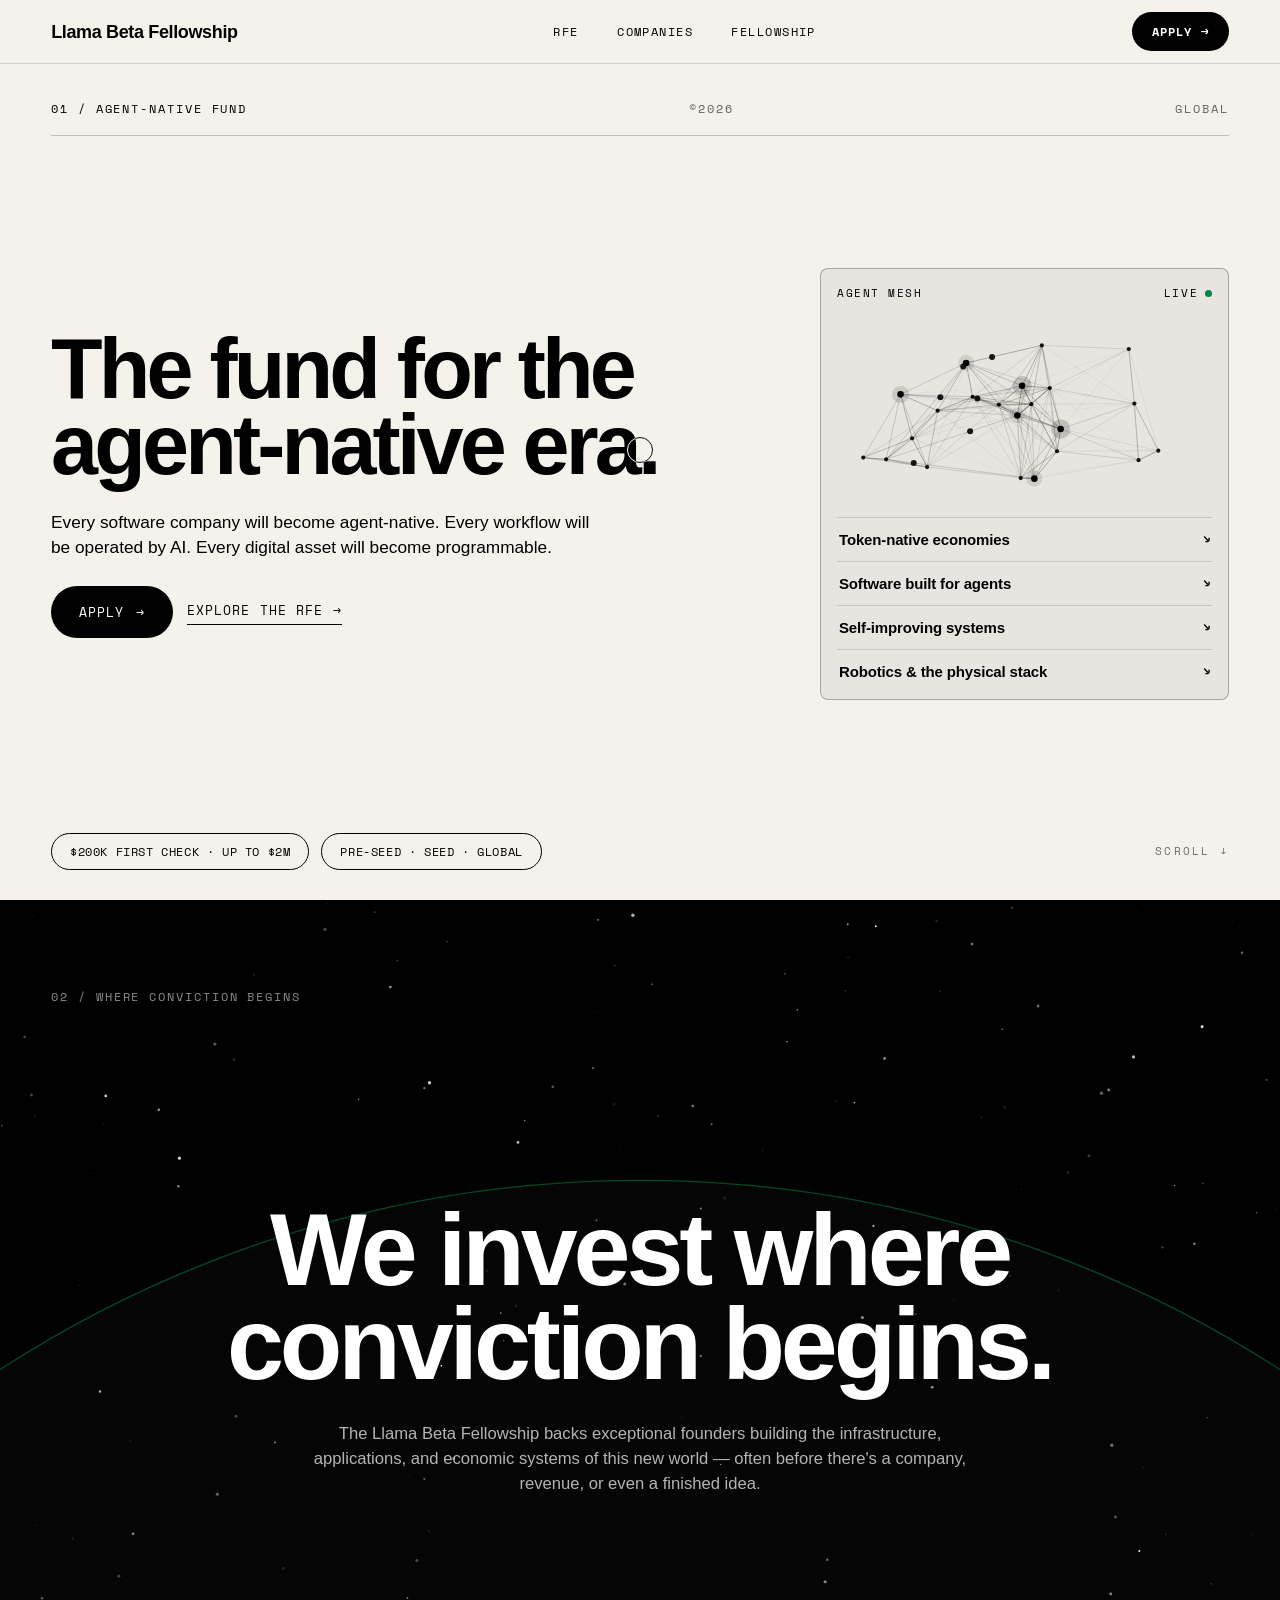
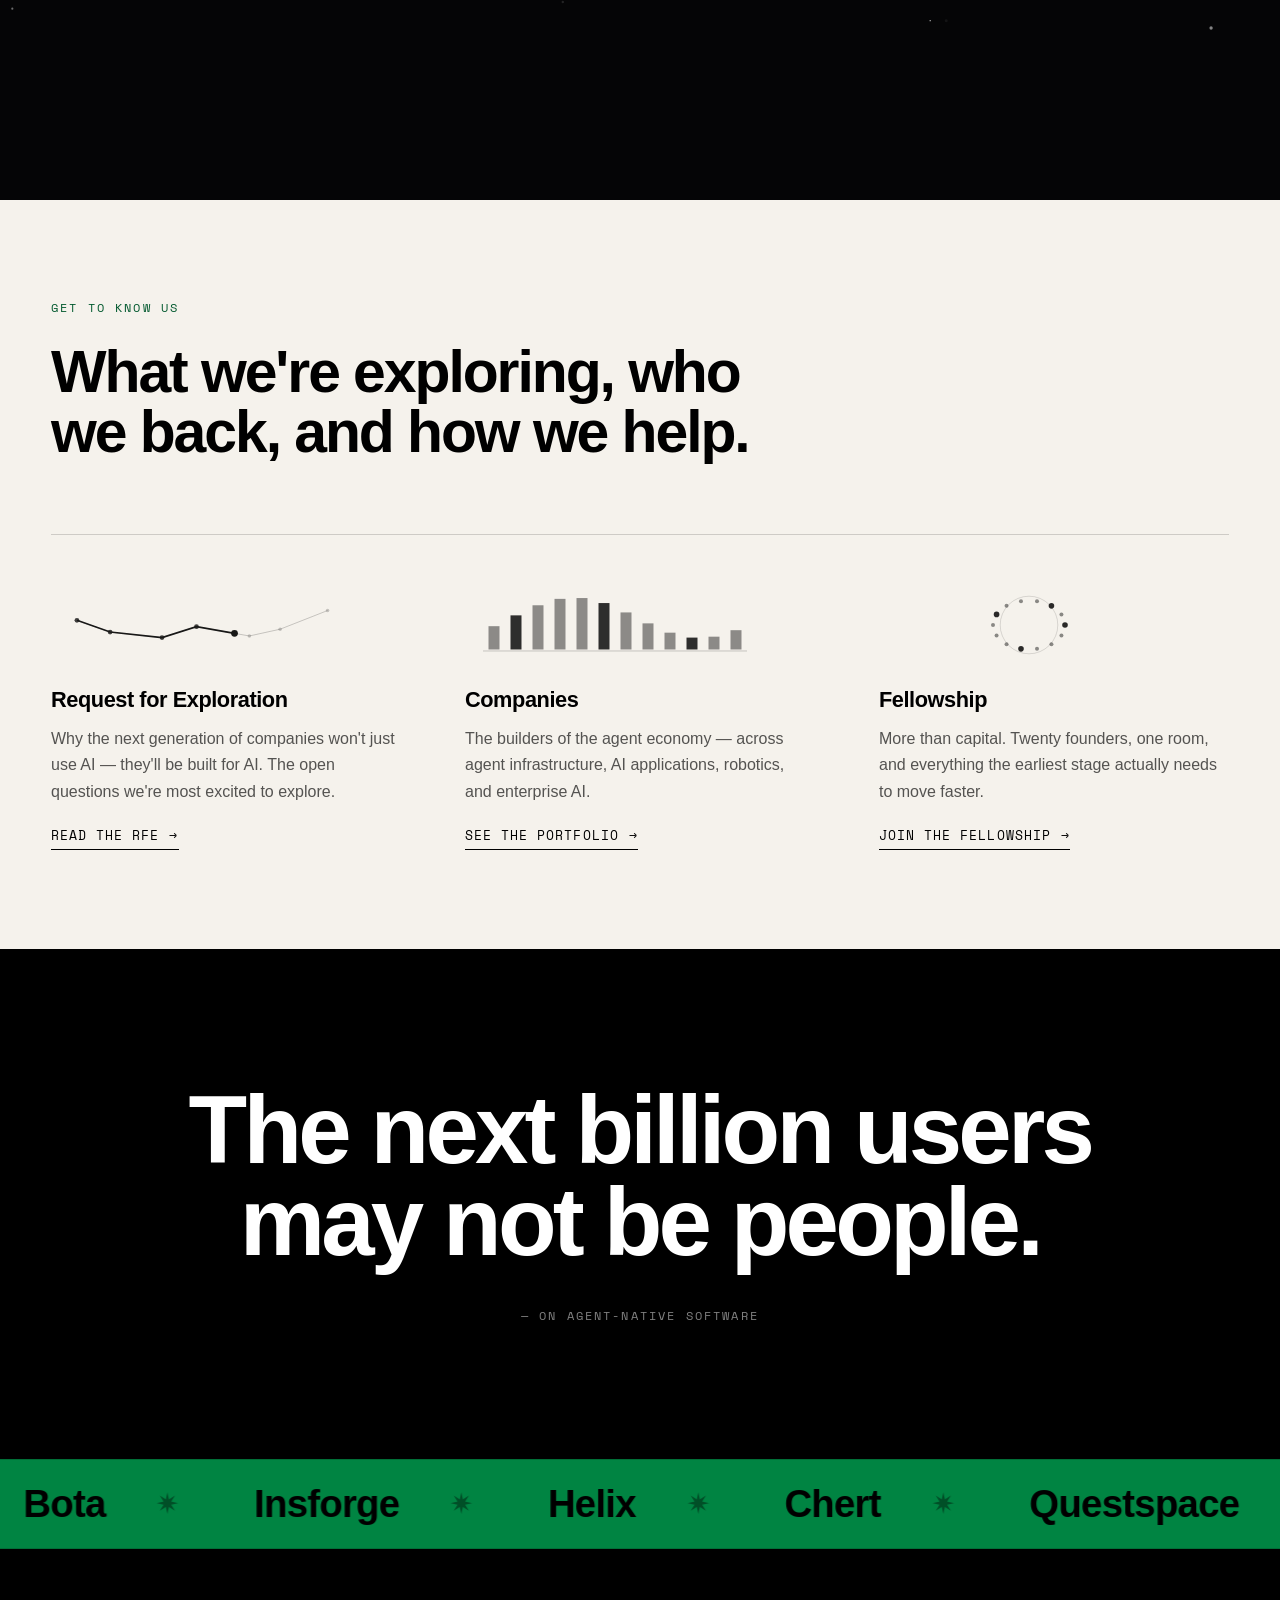
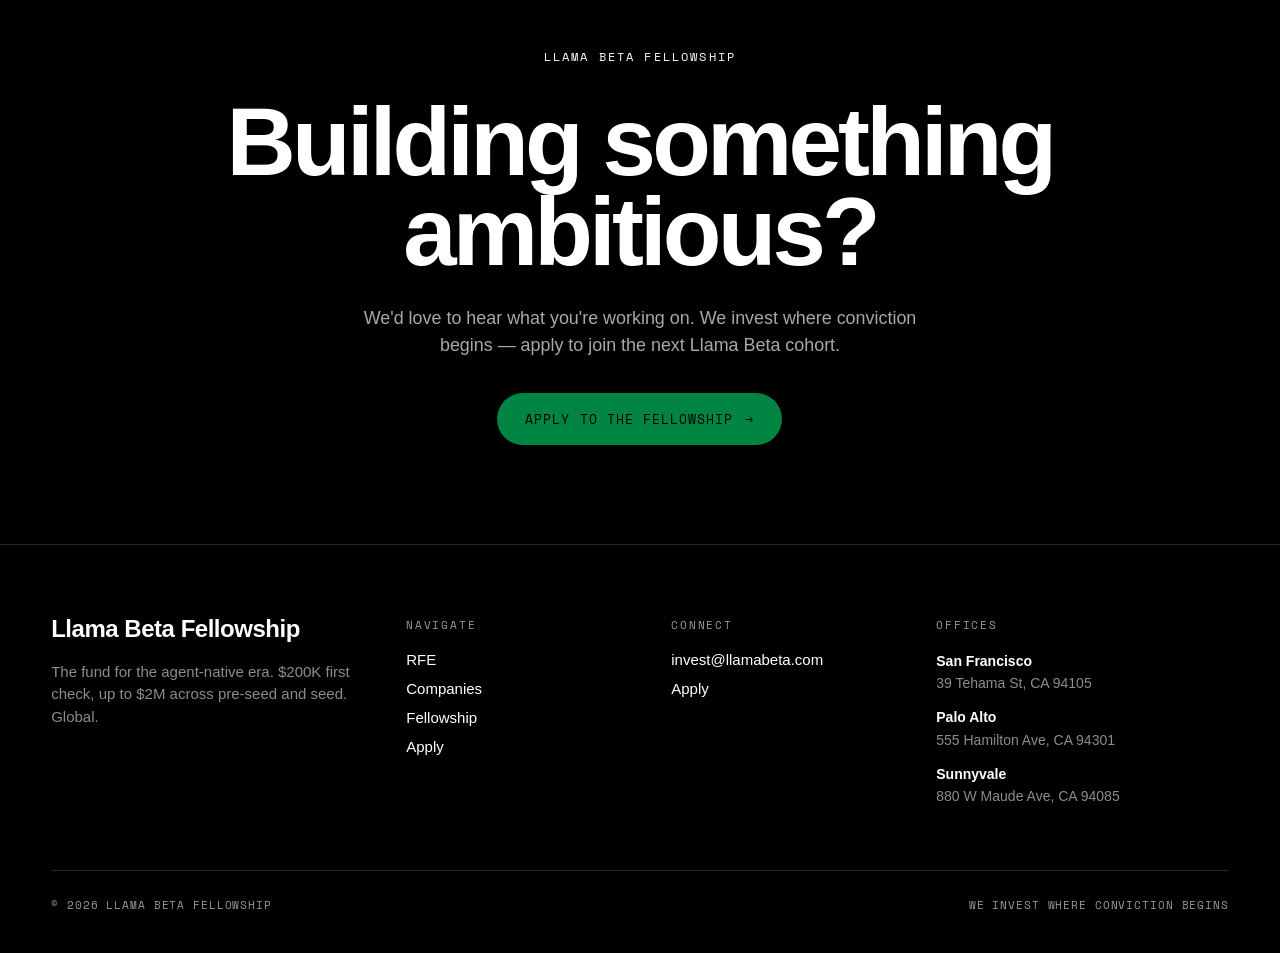
==== commit 38815a02: "Rebrand site to Llama Beta Fellowship: remove all Beta Fund naming, wordmark images, and LinkedIn li" ====
--- a/index.html
+++ b/index.html
@@ -3,10 +3,10 @@
 <head>
 <meta charset="utf-8">
 <meta name="viewport" content="width=device-width, initial-scale=1">
-<title>Beta Fund — The fund for the agent-native era</title>
-<meta name="description" content="Beta Fund backs founders building the agent-native era. $200K first check, up to $2M across pre-seed and seed. Global.">
-<meta property="og:title" content="Beta Fund — The fund for the agent-native era">
-<meta property="og:description" content="We invest where conviction begins. $200K first check, up to $2M across pre-seed and seed. Global.">
+<title>Llama Beta Fellowship — The fellowship for the agent-native era</title>
+<meta name="description" content="The Llama Beta Fellowship backs founders building the agent-native era. $200K first check, up to $2M across pre-seed and seed. Global.">
+<meta property="og:title" content="Llama Beta Fellowship — The fellowship for the agent-native era">
+<meta property="og:description" content="The Llama Beta Fellowship backs founders building the agent-native era. $200K first check, up to $2M across pre-seed and seed. Global.">
 <meta property="og:type" content="website">
 <meta name="theme-color" content="#008442">
 <link rel="icon" href="data:image/svg+xml,%3Csvg xmlns='http://www.w3.org/2000/svg' viewBox='0 0 32 32'%3E%3Crect width='32' height='32' fill='%23008442'/%3E%3Crect x='9' y='9' width='14' height='14' fill='%23000'/%3E%3C/svg%3E">
@@ -21,7 +21,7 @@
 <div id="mcursor"></div>
 
 <header class="site-header">
-  <a href="/" class="brand" data-magnetic aria-label="Beta Fund — home"><img class="brand-logo" src="/assets/logo.png" alt="Beta Fund"></a>
+  <a href="/" class="brand" data-magnetic aria-label="Llama Beta Fellowship — home"><span class="brand-word">Llama Beta Fellowship</span></a>
   <nav class="nav-links" aria-label="Primary">
     <a href="/thesis">RFE</a>
     <a href="/companies">Companies</a>
@@ -86,7 +86,7 @@
     <div class="corner">02 / Where conviction begins</div>
     <div class="film-inner">
       <h2 data-reveal>We invest where<br>conviction begins.</h2>
-      <p data-reveal data-d="160">Beta Fund backs exceptional founders building the infrastructure, applications, and economic systems of this new world — often before there's a company, revenue, or even a finished idea.</p>
+      <p data-reveal data-d="160">The Llama Beta Fellowship backs exceptional founders building the infrastructure, applications, and economic systems of this new world — often before there's a company, revenue, or even a finished idea.</p>
     </div>
   </section>
 
@@ -139,7 +139,7 @@
     <div class="wrap">
       <div class="eyebrow acc" data-reveal style="margin-bottom:32px">Llama Beta Fellowship</div>
       <h2 data-reveal data-d="60" style="margin:0 auto;max-width:1100px;font-weight:800;font-size:clamp(40px,7.5vw,110px);line-height:.94;letter-spacing:-.04em;text-wrap:balance">Building something ambitious?</h2>
-      <p class="lead" data-reveal data-d="140" style="margin:28px auto 0;text-align:center;max-width:560px">We'd love to hear what you're working on. We invest where conviction begins — apply to join the next Beta cohort.</p>
+      <p class="lead" data-reveal data-d="140" style="margin:28px auto 0;text-align:center;max-width:560px">We'd love to hear what you're working on. We invest where conviction begins — apply to join the next Llama Beta cohort.</p>
       <div data-reveal data-d="200" style="margin-top:34px">
         <a href="/apply" class="btn accent" data-magnetic>Apply to the fellowship <span class="arr">→</span></a>
       </div>
@@ -152,7 +152,7 @@
   <div class="wrap">
     <div class="footer-grid">
       <div class="fbrand">
-        <a href="/" data-magnetic><img class="fbrand-logo" src="/assets/logo-white.png" alt="Beta Fund"></a>
+        <a href="/" data-magnetic class="fbrand-word">Llama Beta Fellowship</a>
         <p>The fund for the agent-native era. $200K first check, up to $2M across pre-seed and seed. Global.</p>
       </div>
       <div class="fcol">
@@ -167,8 +167,8 @@
       <div class="fcol">
         <div class="ftitle">Connect</div>
         <div class="flist">
-          <a href="https://www.linkedin.com/company/betafund/" target="_blank" rel="noopener">LinkedIn</a>
-          <a href="/apply">Llama Beta Fellowship</a>
+          <a href="mailto:invest@llamabeta.com">invest@llamabeta.com</a>
+          <a href="/apply">Apply</a>
         </div>
       </div>
       <div class="fcol">
@@ -181,7 +181,7 @@
       </div>
     </div>
     <div class="footer-bottom">
-      <span>© 2026 Beta Fund</span>
+      <span>© 2026 Llama Beta Fellowship</span>
       <span>We invest where conviction begins</span>
     </div>
   </div>
--- a/css/site.css
+++ b/css/site.css
@@ -1,6 +1,6 @@
 /* ============================================================
-   Beta Fund — shared design system (multi-page static)
-   Yellow editorial. Mobile-first.
+   Llama Beta Fellowship — shared design system (multi-page static)
+   Cream + green editorial. Mobile-first.
    ============================================================ */
 :root{
   --accent:#008442;
@@ -56,7 +56,7 @@
 }
 .brand{display:flex;align-items:center;gap:11px;font-weight:700;font-size:18px;letter-spacing:-.02em;color:#000}
 .brand .mark{width:13px;height:13px;background:#000;display:inline-block}
-.brand-logo{height:15px;width:auto;display:block}
+.brand-word{font-weight:700;font-size:clamp(15px,1.5vw,18px);letter-spacing:-.02em;white-space:nowrap;line-height:1}
 .nav-links{display:flex;align-items:center;gap:clamp(20px,3vw,44px)}
 .nav-links a{
   font-family:var(--mono);font-size:12px;letter-spacing:.12em;text-transform:uppercase;color:#000;
@@ -309,7 +309,7 @@
 .footer-grid .fbrand{min-width:240px}
 .footer-grid .fbrand a{display:inline-flex;align-items:center;gap:12px;font-weight:700;font-size:24px;letter-spacing:-.02em}
 .footer-grid .fbrand .mark{width:15px;height:15px;background:var(--accent);display:inline-block}
-.fbrand-logo{height:17px;width:auto;display:block}
+.fbrand-word{font-weight:700;font-size:18px;letter-spacing:-.02em;white-space:nowrap;line-height:1;color:#fff;display:inline-block}
 .footer-grid .fbrand p{margin:20px 0 0;max-width:340px;font-size:15px;line-height:1.5;color:rgba(255,255,255,.55)}
 .fcol .ftitle{font-family:var(--mono);font-size:11px;letter-spacing:.16em;text-transform:uppercase;color:rgba(255,255,255,.6);margin-bottom:18px}
 .fcol .flist{display:flex;flex-direction:column;gap:12px;font-size:15px}
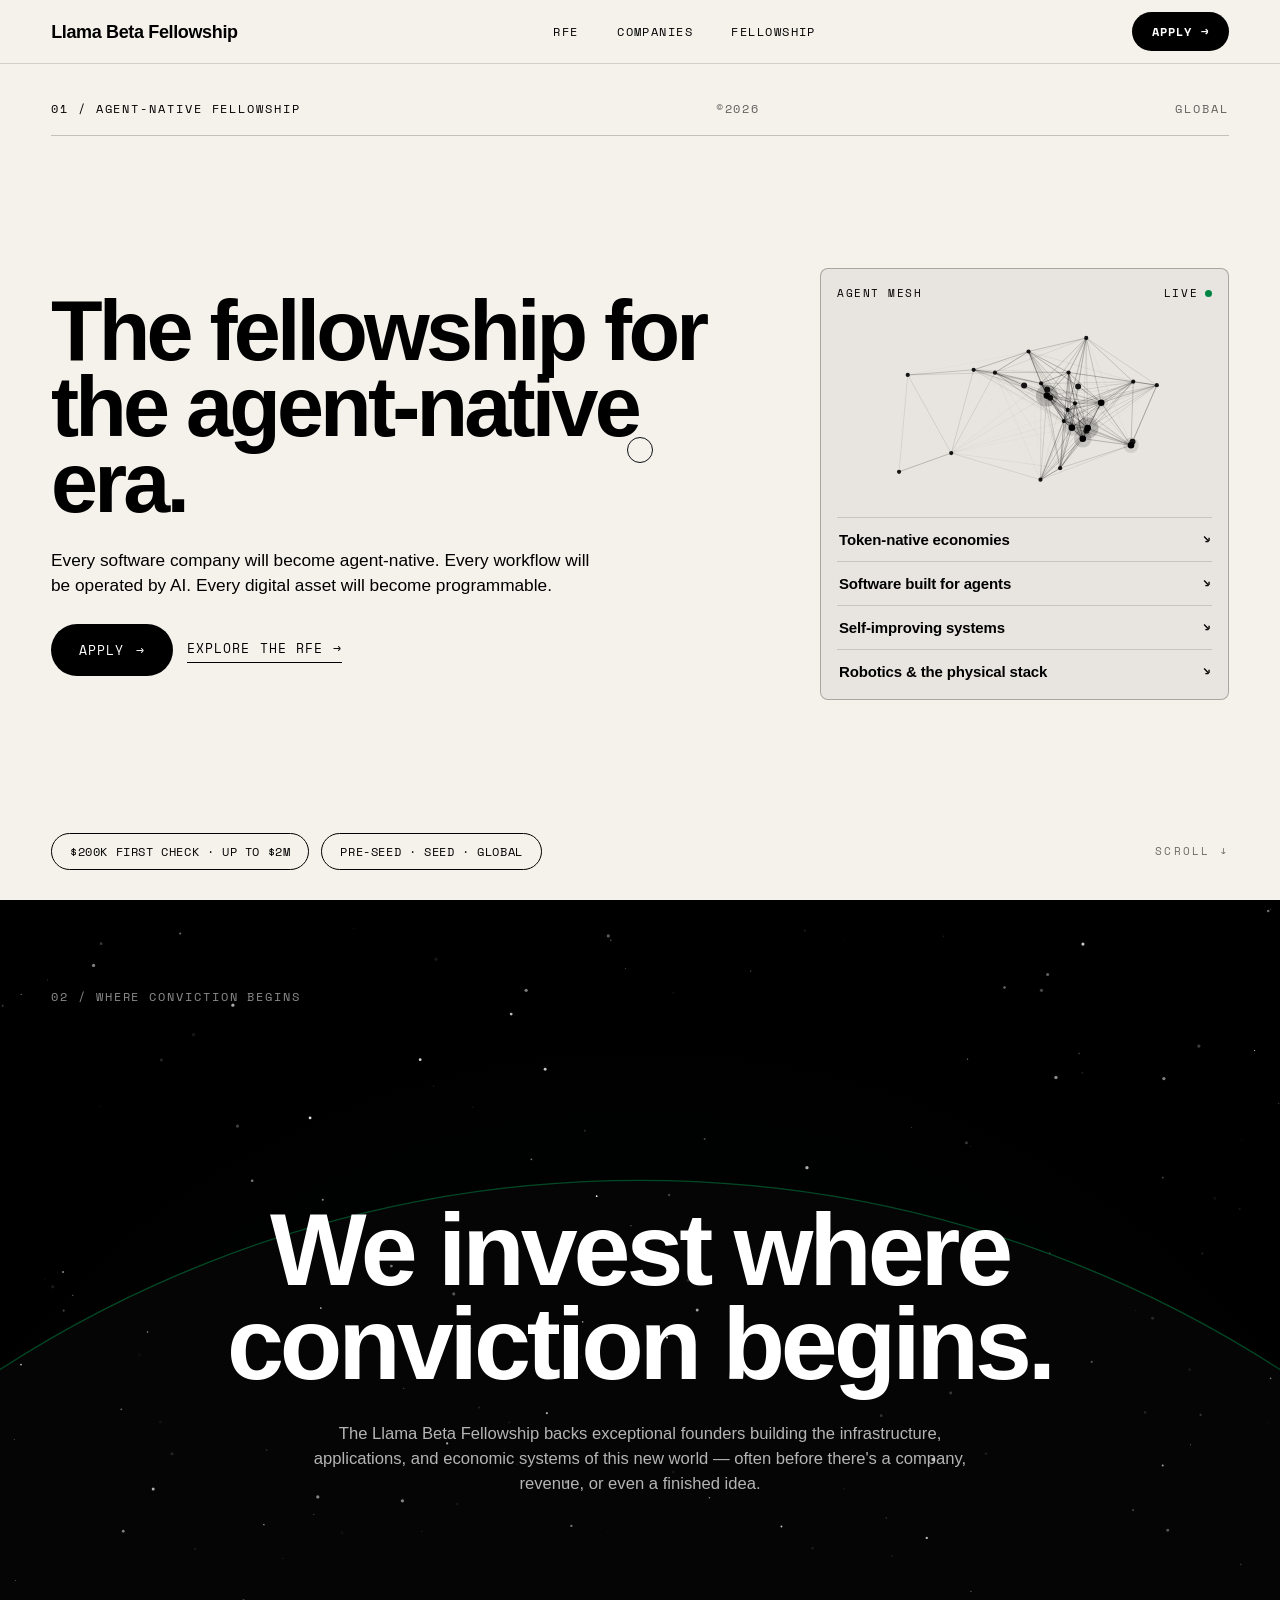
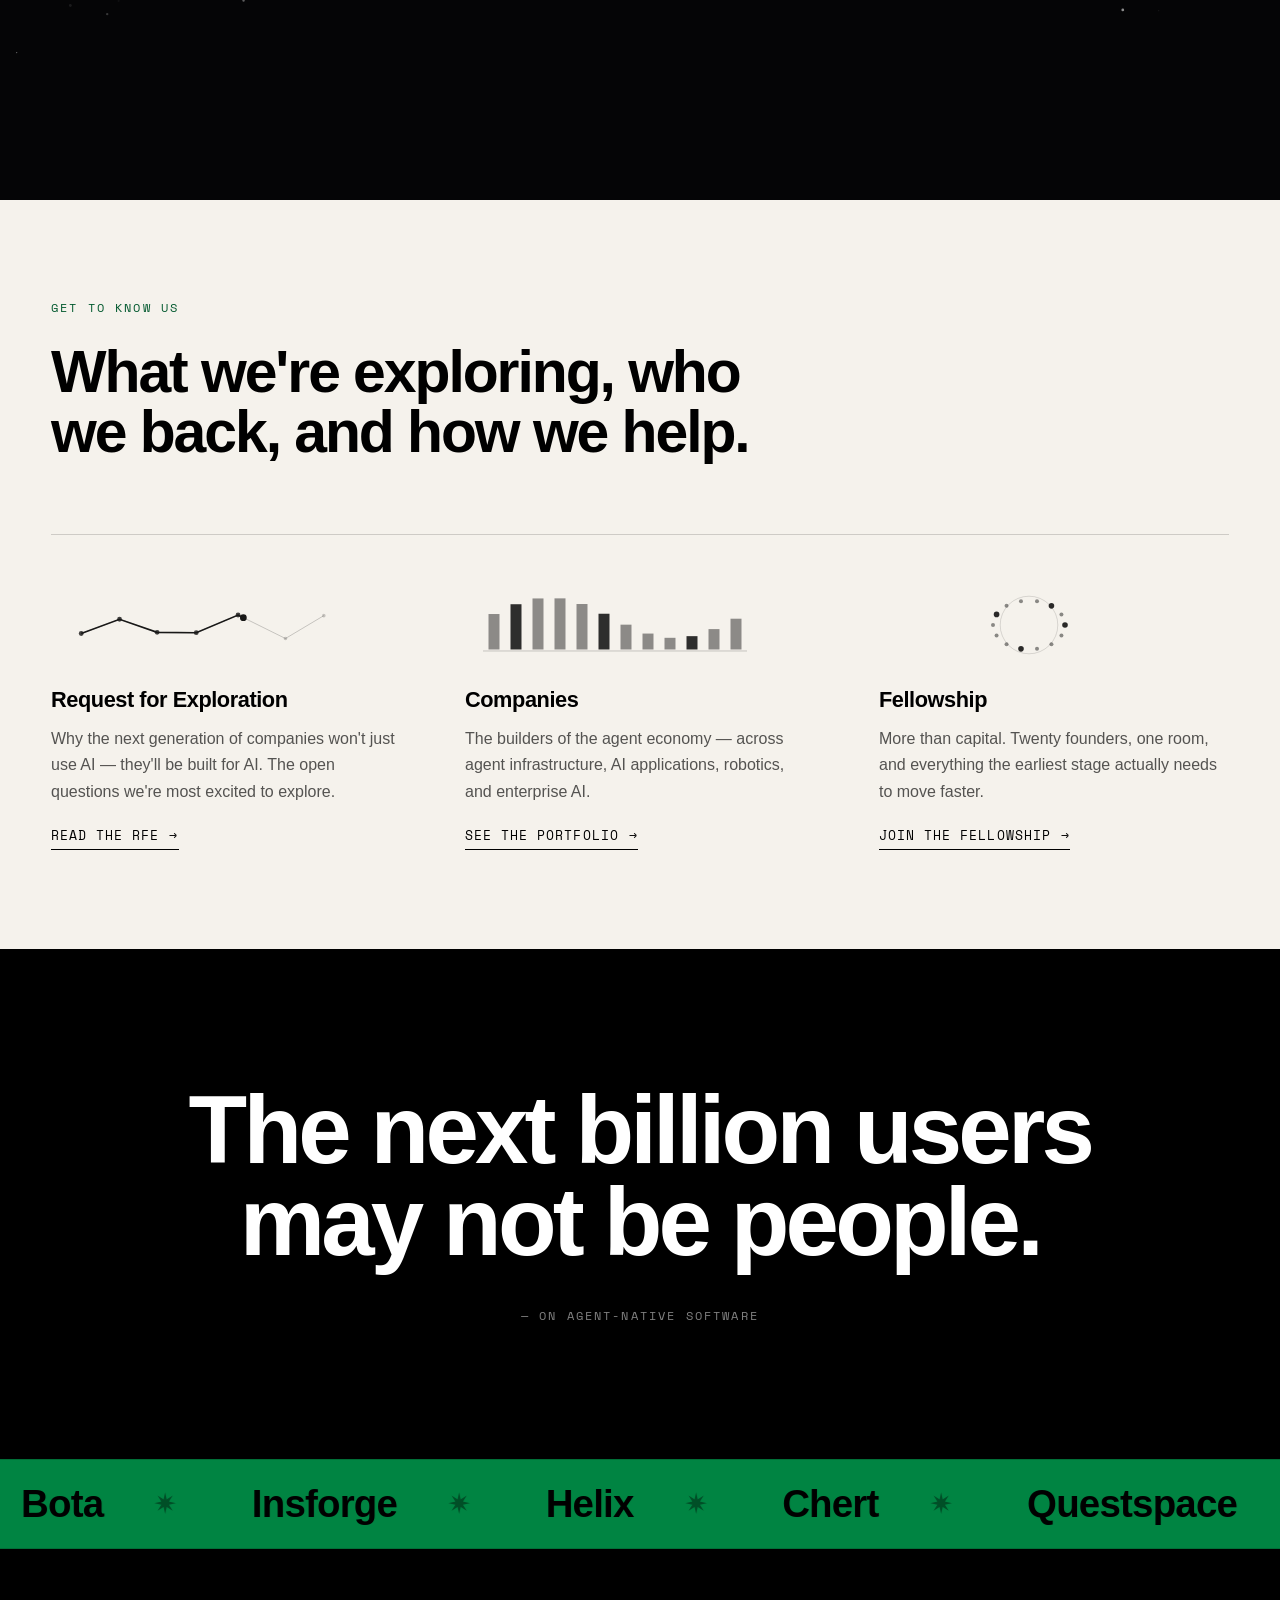
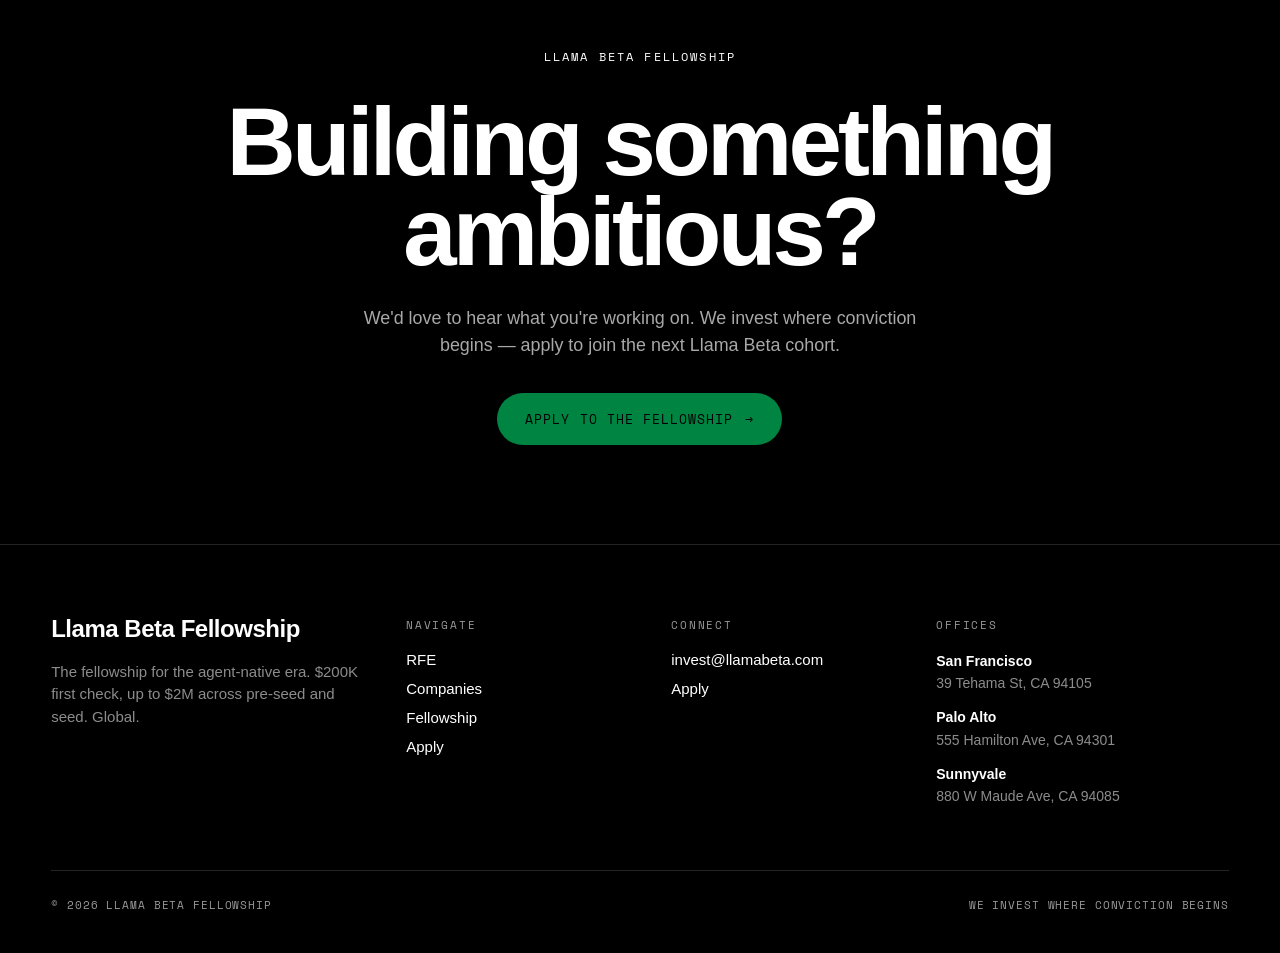
==== commit 8e7096f8: "Copy: fund framing -> fellowship framing (hero, eyebrow, footer tagline)" ====
--- a/index.html
+++ b/index.html
@@ -44,13 +44,13 @@
   <!-- HERO -->
   <section class="hero" id="top">
     <div class="hero-top" data-reveal data-d="0">
-      <span>01 / Agent-native fund</span>
+      <span>01 / Agent-native fellowship</span>
       <span>©2026</span>
       <span>Global</span>
     </div>
     <div class="hero-main">
       <div>
-        <h1 class="hero-title" data-reveal data-d="80">The fund for the agent-native era.</h1>
+        <h1 class="hero-title" data-reveal data-d="80">The fellowship for the agent-native era.</h1>
         <p class="hero-sub" data-reveal data-d="180">Every software company will become agent-native. Every workflow will be operated by AI. Every digital asset will become programmable.</p>
         <div class="hero-cta" data-reveal data-d="260" style="display:flex;flex-wrap:wrap;gap:14px;align-items:center;margin-top:26px">
           <a href="/apply" class="btn" data-magnetic style="background:#000;color:#fff">Apply <span class="arr">→</span></a>
@@ -153,7 +153,7 @@
     <div class="footer-grid">
       <div class="fbrand">
         <a href="/" data-magnetic class="fbrand-word">Llama Beta Fellowship</a>
-        <p>The fund for the agent-native era. $200K first check, up to $2M across pre-seed and seed. Global.</p>
+        <p>The fellowship for the agent-native era. $200K first check, up to $2M across pre-seed and seed. Global.</p>
       </div>
       <div class="fcol">
         <div class="ftitle">Navigate</div>
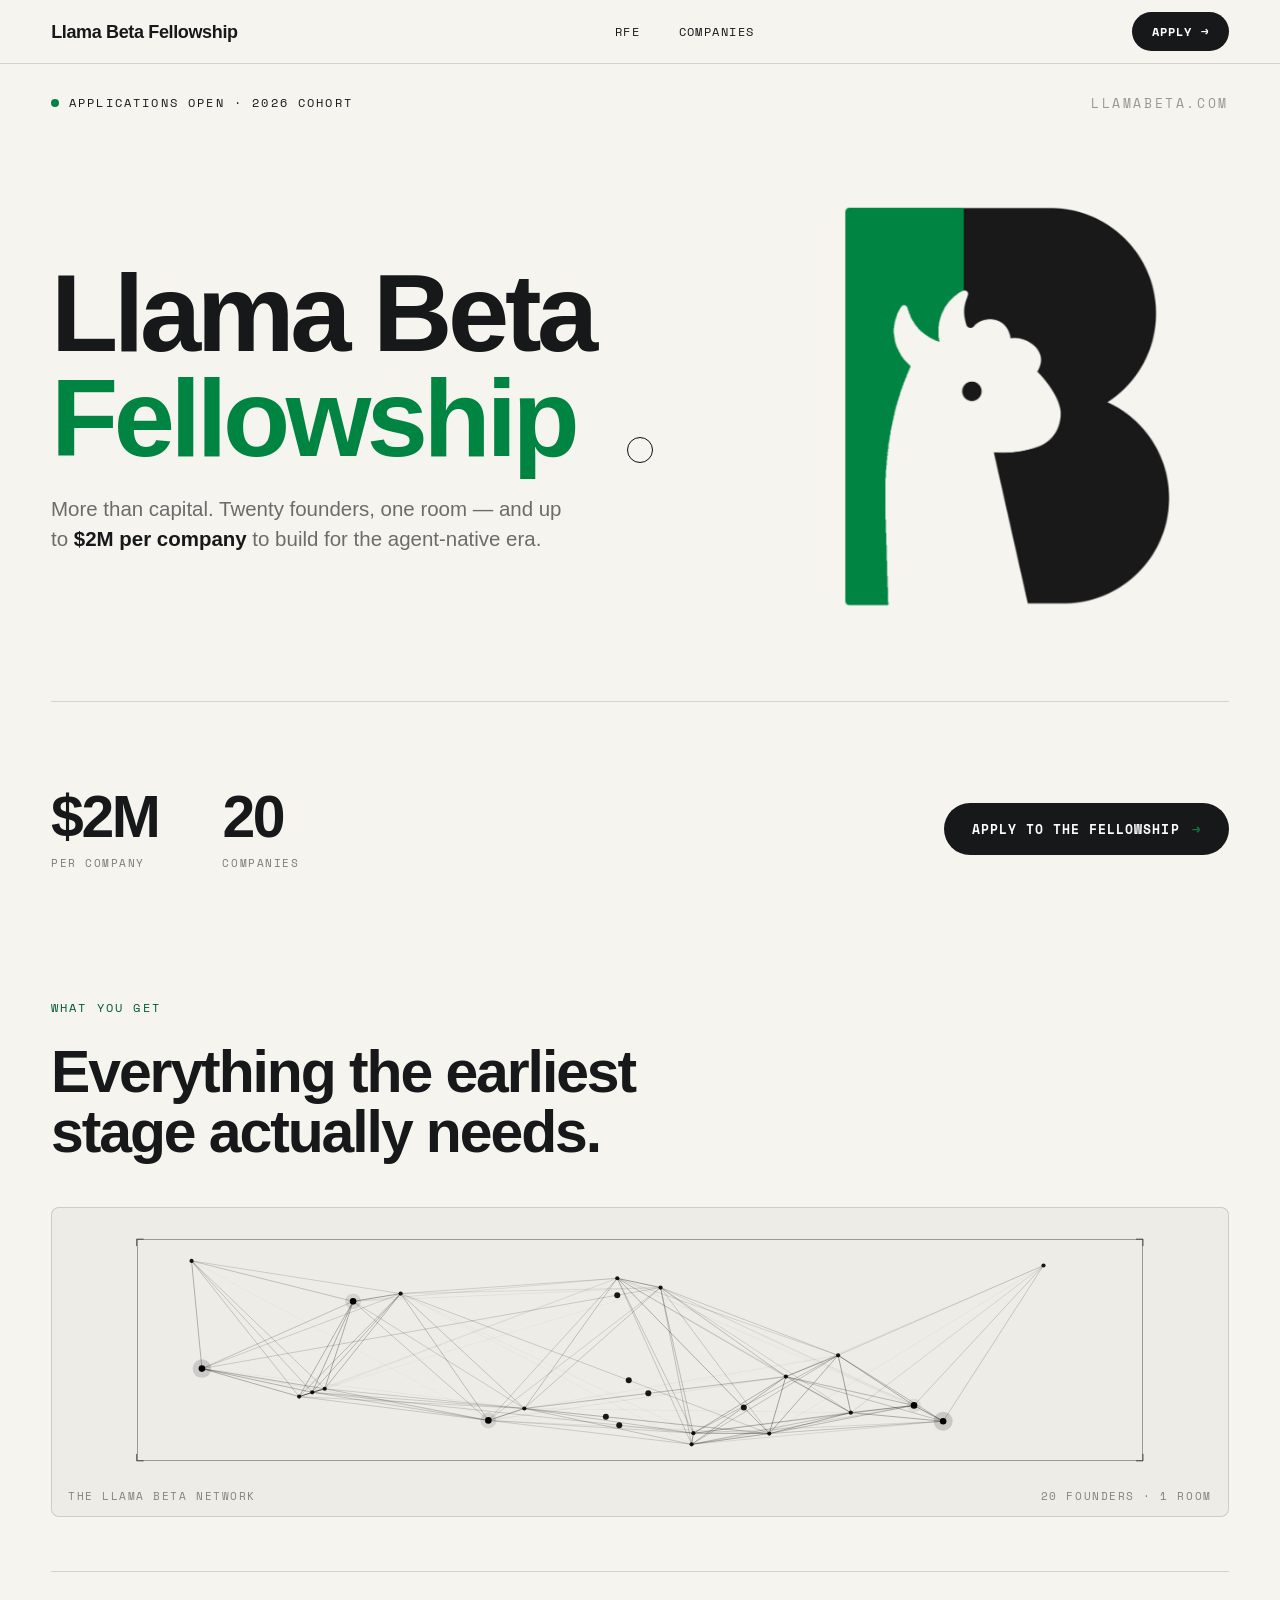
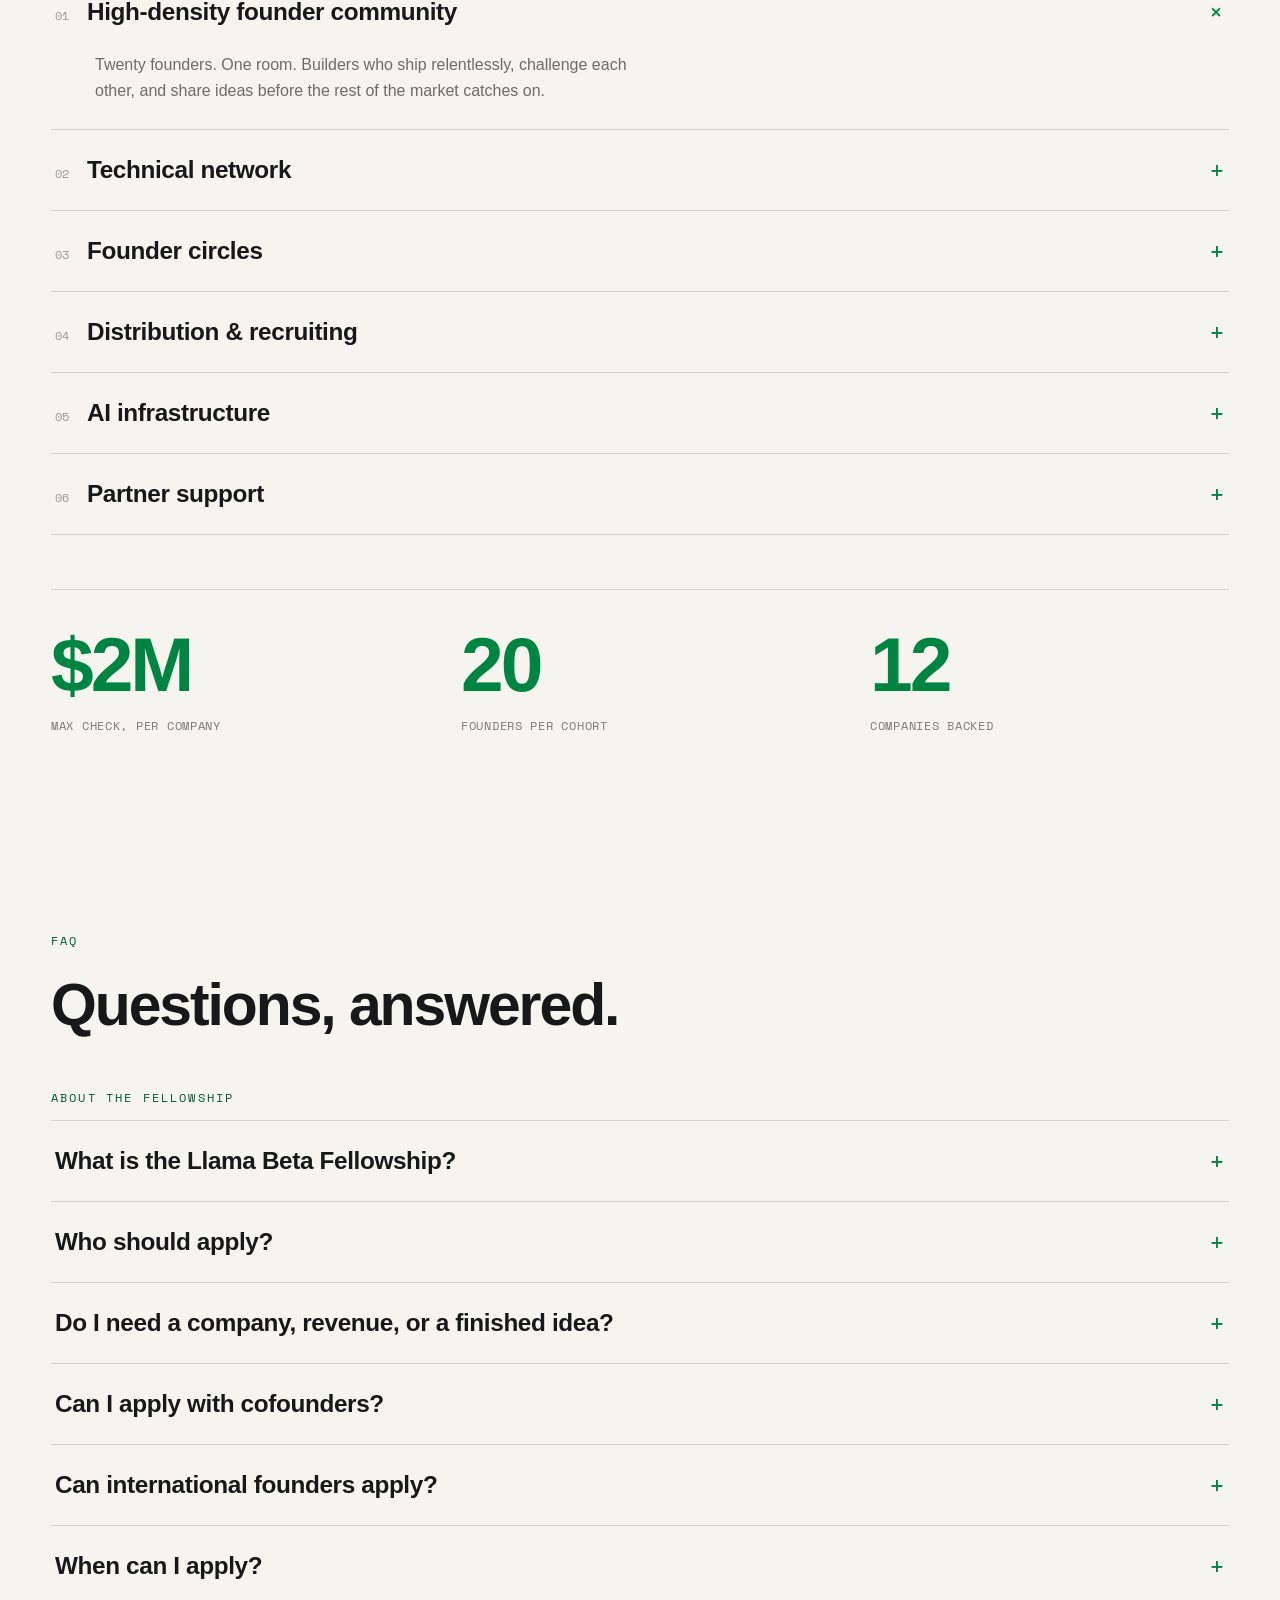
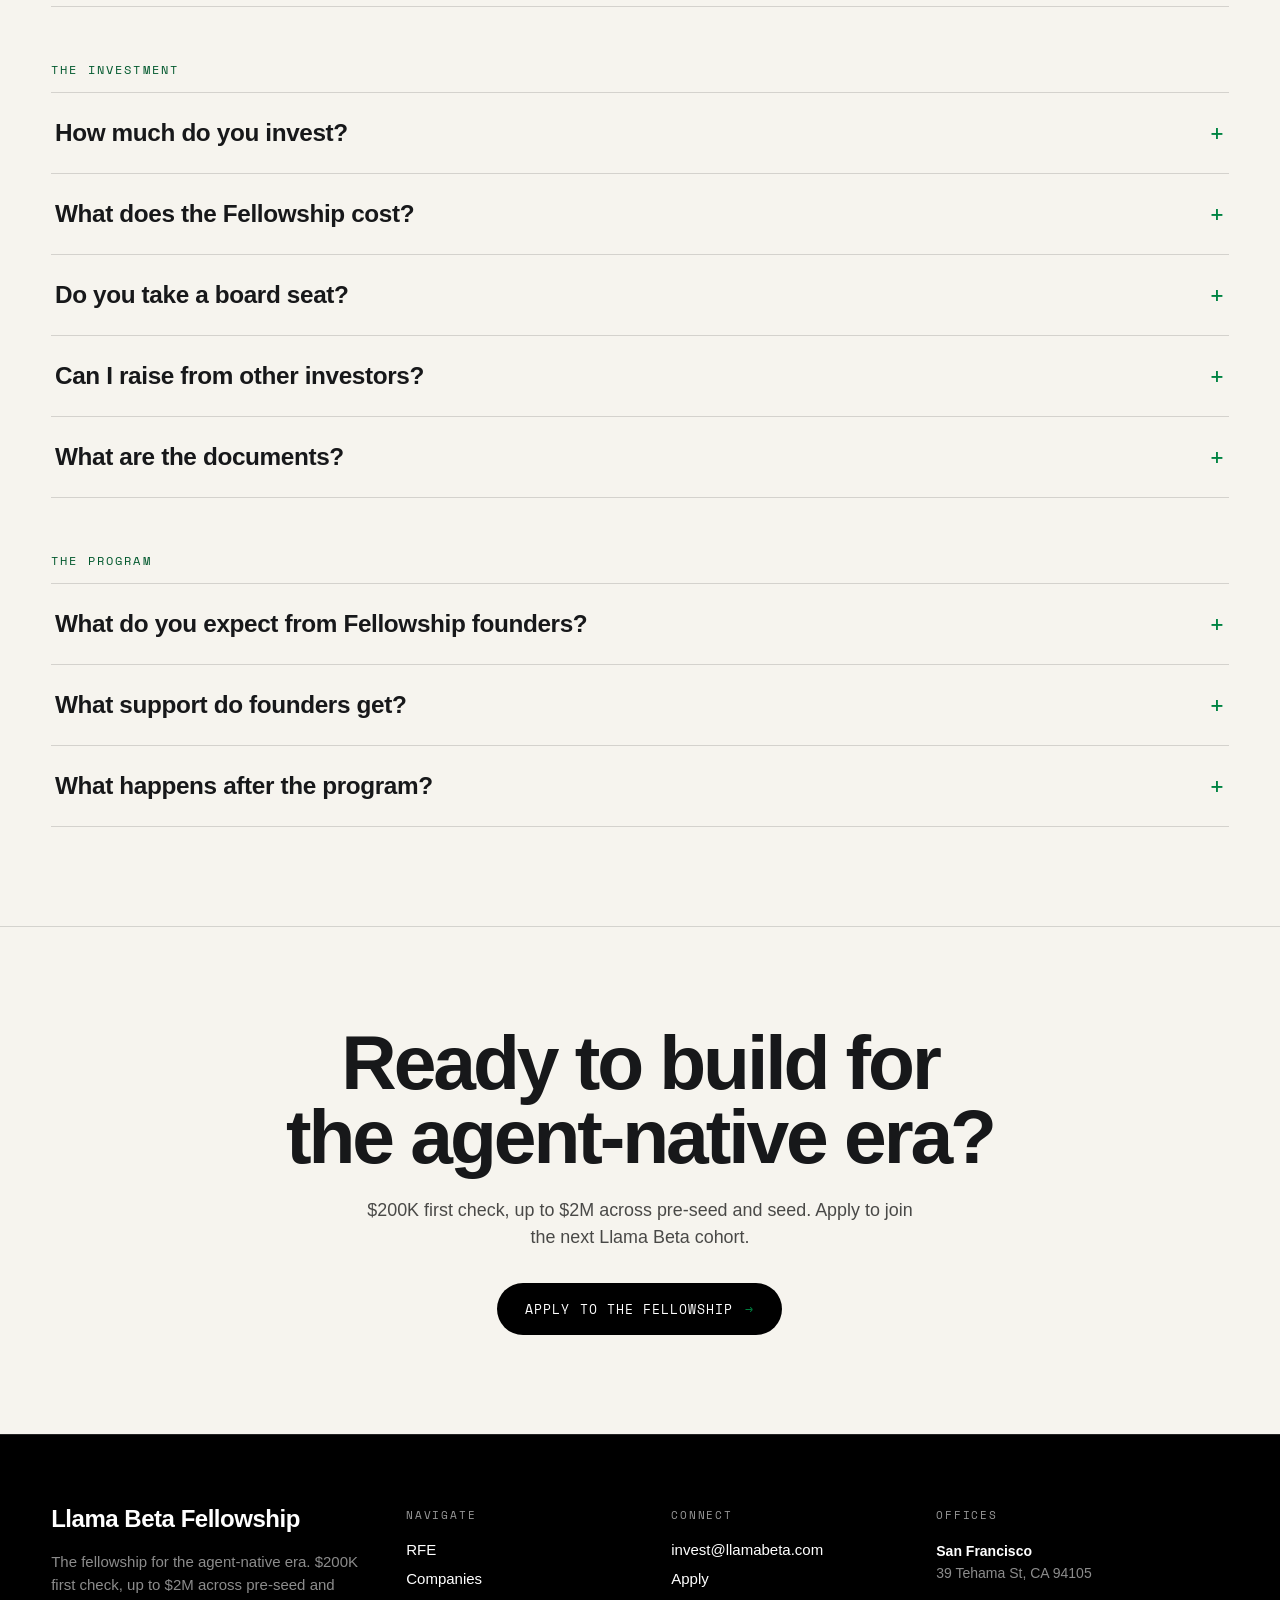
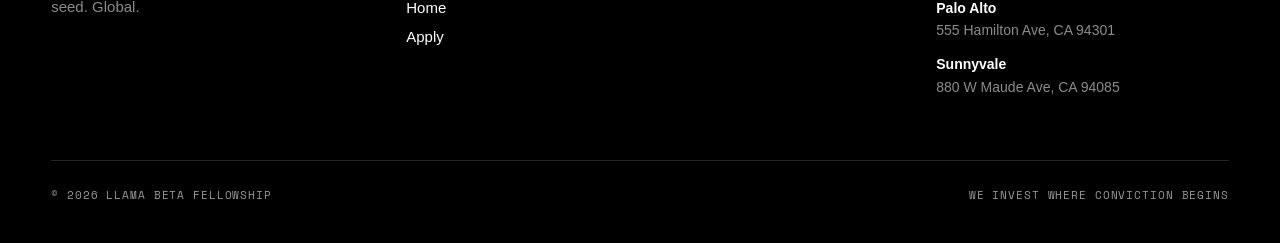
==== commit 8e9e5b9f: "Fellowship page becomes the landing page: fellowship.html -> index.html, drop redundant Fellowship n" ====
--- a/index.html
+++ b/index.html
@@ -3,12 +3,12 @@
 <head>
 <meta charset="utf-8">
 <meta name="viewport" content="width=device-width, initial-scale=1">
-<title>Llama Beta Fellowship — The fellowship for the agent-native era</title>
-<meta name="description" content="The Llama Beta Fellowship backs founders building the agent-native era. $200K first check, up to $2M across pre-seed and seed. Global.">
-<meta property="og:title" content="Llama Beta Fellowship — The fellowship for the agent-native era">
-<meta property="og:description" content="The Llama Beta Fellowship backs founders building the agent-native era. $200K first check, up to $2M across pre-seed and seed. Global.">
+<title>Llama Beta Fellowship — More than capital</title>
+<meta name="description" content="The Llama Beta Fellowship: more than capital. Twenty founders, one room, and everything the earliest stage actually needs — community, technical network, infrastructure, and partner support.">
+<meta property="og:title" content="Llama Beta Fellowship — More than capital">
+<meta property="og:description" content="The Llama Beta Fellowship: more than capital. Twenty founders, one room, and everything the earliest stage actually needs — community, technical network, infrastructure, and partner support.">
 <meta property="og:type" content="website">
-<meta name="theme-color" content="#008442">
+<meta name="theme-color" content="#F6F4EE">
 <link rel="icon" href="data:image/svg+xml,%3Csvg xmlns='http://www.w3.org/2000/svg' viewBox='0 0 32 32'%3E%3Crect width='32' height='32' fill='%23008442'/%3E%3Crect x='9' y='9' width='14' height='14' fill='%23000'/%3E%3C/svg%3E">
 <meta property="og:image" content="https://llamabeta.com/assets/og.png">
 <link rel="preconnect" href="https://fonts.googleapis.com">
@@ -16,7 +16,7 @@
 <link href="https://fonts.googleapis.com/css2?family=Space+Mono:wght@400;700&display=swap" rel="stylesheet">
 <link rel="stylesheet" href="/css/site.css">
 </head>
-<body>
+<body class="theme-green">
 <a href="#main" class="skip-link">Skip to content</a>
 <div id="mcursor"></div>
 
@@ -25,7 +25,6 @@
   <nav class="nav-links" aria-label="Primary">
     <a href="/thesis">RFE</a>
     <a href="/companies">Companies</a>
-    <a href="/fellowship">Fellowship</a>
   </nav>
   <a href="/apply" class="nav-cta" data-magnetic>Apply <span>→</span></a>
   <button class="nav-toggle" aria-label="Open menu" aria-expanded="false" aria-controls="mobileNav"><span></span><span></span><span></span></button>
@@ -33,119 +32,241 @@
 <nav id="mobileNav" class="mobile-nav" aria-label="Mobile">
   <a href="/thesis">RFE <span class="num">01</span></a>
   <a href="/companies">Companies <span class="num">02</span></a>
-  <a href="/fellowship">Fellowship <span class="num">03</span></a>
-  <a href="/apply">Apply <span class="num">04</span></a>
+  <a href="/apply">Apply <span class="num">03</span></a>
   <a href="/apply" class="m-cta">Apply to the fellowship →</a>
   <div class="m-meta">$200K first check · up to $2M</div>
 </nav>
 
 <main id="main" tabindex="-1">
-
-  <!-- HERO -->
-  <section class="hero" id="top">
-    <div class="hero-top" data-reveal data-d="0">
-      <span>01 / Agent-native fellowship</span>
-      <span>©2026</span>
-      <span>Global</span>
-    </div>
-    <div class="hero-main">
-      <div>
-        <h1 class="hero-title" data-reveal data-d="80">The fellowship for the agent-native era.</h1>
-        <p class="hero-sub" data-reveal data-d="180">Every software company will become agent-native. Every workflow will be operated by AI. Every digital asset will become programmable.</p>
-        <div class="hero-cta" data-reveal data-d="260" style="display:flex;flex-wrap:wrap;gap:14px;align-items:center;margin-top:26px">
-          <a href="/apply" class="btn" data-magnetic style="background:#000;color:#fff">Apply <span class="arr">→</span></a>
-          <a href="/thesis" class="text-link" data-magnetic style="margin-top:0">Explore the RFE <span class="arr">→</span></a>
-        </div>
-      </div>
-      <div class="hero-card" data-reveal data-d="340">
-        <div class="hero-card-head">
-          <span>Agent mesh</span>
-          <span class="live">Live <span class="dot"></span></span>
-        </div>
-        <canvas data-motif="mesh" data-animated="1" data-tone="ink"></canvas>
-        <div>
-          <a href="/thesis" class="thesis-link" data-magnetic>Token-native economies <span>↘</span></a>
-          <a href="/thesis" class="thesis-link" data-magnetic>Software built for agents <span>↘</span></a>
-          <a href="/thesis" class="thesis-link" data-magnetic>Self-improving systems <span>↘</span></a>
-          <a href="/thesis" class="thesis-link" data-magnetic>Robotics &amp; the physical stack <span>↘</span></a>
-        </div>
-      </div>
-    </div>
-    <div class="hero-foot">
-      <div class="pill-row" data-reveal data-d="200">
-        <span class="pill">$200K first check · up to $2M</span>
-        <span class="pill">Pre-seed · Seed · Global</span>
-      </div>
-      <span class="scroll-hint">Scroll ↓</span>
+  <section class="fh-hero">
+    <div class="wrap fh-hero-wrap">
+      <div class="fh-top">
+        <div class="badge" data-reveal><span class="bdot"></span>Applications open · 2026 cohort</div>
+        <div class="fh-url" data-reveal data-d="40">llamabeta.com</div>
+      </div>
+
+      <div class="fh-mid">
+        <div class="fh-copy">
+          <h1 data-reveal data-d="80">Llama Beta<br><span class="acc-word">Fellowship</span></h1>
+          <p data-reveal data-d="160">More than capital. Twenty founders, one room — and up to <strong>$2M per company</strong> to build for the agent-native era.</p>
+        </div>
+        <div class="fh-mark" data-reveal data-d="220">
+          <img src="/assets/llama-mark.png" alt="Llama Beta Fellowship llama mark" width="267" height="322">
+        </div>
+      </div>
+
+      <div class="fh-hr" data-reveal data-d="260"></div>
+
+      <div class="fh-row" data-reveal data-d="300">
+        <div class="fh-stats">
+          <div class="fh-stat"><span class="v">$2M</span><span class="l">Per company</span></div>
+          <div class="fh-stat"><span class="v">20</span><span class="l">Companies</span></div>
+        </div>
+        <a href="/apply" class="btn fh-apply" data-magnetic>Apply to the fellowship <span class="arr">→</span></a>
+      </div>
     </div>
   </section>
 
-  <!-- FILM / COSMIC -->
-  <section class="film">
-    <canvas id="cosmic"></canvas>
-    <div class="corner">02 / Where conviction begins</div>
-    <div class="film-inner">
-      <h2 data-reveal>We invest where<br>conviction begins.</h2>
-      <p data-reveal data-d="160">The Llama Beta Fellowship backs exceptional founders building the infrastructure, applications, and economic systems of this new world — often before there's a company, revenue, or even a finished idea.</p>
-    </div>
-  </section>
-
-  <!-- EXPLORE CARDS -->
-  <section class="section bg-paper">
+  <section class="section bg-ink" id="benefits">
     <div class="wrap">
       <div class="section-head measure">
-        <div class="eyebrow gold" data-reveal>Get to know us</div>
-        <h2 class="h2" data-reveal data-d="60">What we're exploring, who we back, and how we help.</h2>
-      </div>
-      <div class="thesis-grid explore-grid">
-        <a href="/thesis" class="thesis-card" data-reveal data-d="100" data-magnetic style="display:block;color:inherit">
-          <canvas data-motif="trace" data-tone="ink"></canvas>
-          <h3>Request for Exploration</h3>
-          <p>Why the next generation of companies won't just use AI — they'll be built for AI. The open questions we're most excited to explore.</p>
-          <span class="text-link" style="margin-top:20px">Read the RFE <span class="arr">→</span></span>
-        </a>
-        <a href="/companies" class="thesis-card" data-reveal data-d="160" data-magnetic style="display:block;color:inherit">
-          <canvas data-motif="bars" data-tone="ink"></canvas>
-          <h3>Companies</h3>
-          <p>The builders of the agent economy — across agent infrastructure, AI applications, robotics, and enterprise AI.</p>
-          <span class="text-link" style="margin-top:20px">See the portfolio <span class="arr">→</span></span>
-        </a>
-        <a href="/fellowship" class="thesis-card" data-reveal data-d="220" data-magnetic style="display:block;color:inherit">
-          <canvas data-motif="gather" data-tone="ink"></canvas>
-          <h3>Fellowship</h3>
-          <p>More than capital. Twenty founders, one room, and everything the earliest stage actually needs to move faster.</p>
-          <span class="text-link" style="margin-top:20px">Join the fellowship <span class="arr">→</span></span>
-        </a>
+        <div class="eyebrow acc" data-reveal>What you get</div>
+        <h2 class="h2" data-reveal data-d="60">Everything the earliest stage actually needs.</h2>
+      </div>
+
+      <div class="net" data-reveal data-d="100">
+        <canvas data-motif="mesh" data-tone="ink" data-nodes="20" data-room></canvas>
+        <div class="cap"><span>The Llama Beta network</span><span>20 founders · 1 room</span></div>
+      </div>
+
+      <div class="accordion" data-reveal data-d="160">
+        <div class="acc-item">
+          <button class="acc-btn" aria-expanded="false" data-magnetic>
+            <span class="lhs"><span class="anum">01</span><span class="atitle">High-density founder community</span></span>
+            <span class="sign">+</span>
+          </button>
+          <div class="acc-panel"><p>Twenty founders. One room. Builders who ship relentlessly, challenge each other, and share ideas before the rest of the market catches on.</p></div>
+        </div>
+        <div class="acc-item">
+          <button class="acc-btn" aria-expanded="false" data-magnetic>
+            <span class="lhs"><span class="anum">02</span><span class="atitle">Technical network</span></span>
+            <span class="sign">+</span>
+          </button>
+          <div class="acc-panel"><p>Work directly with researchers, AI engineers, infrastructure teams, and technical advisors building at the frontier of agent systems. Whether it's inference, robotics, multimodal AI, or developer infrastructure, you'll have people who've built it before.</p></div>
+        </div>
+        <div class="acc-item">
+          <button class="acc-btn" aria-expanded="false" data-magnetic>
+            <span class="lhs"><span class="anum">03</span><span class="atitle">Founder circles</span></span>
+            <span class="sign">+</span>
+          </button>
+          <div class="acc-panel"><p>Private dinners. Small-group discussions. Weekly office hours. Monthly demo sessions. No conference stages. No performative networking. Just honest conversations with people building the future.</p></div>
+        </div>
+        <div class="acc-item">
+          <button class="acc-btn" aria-expanded="false" data-magnetic>
+            <span class="lhs"><span class="anum">04</span><span class="atitle">Distribution &amp; recruiting</span></span>
+            <span class="sign">+</span>
+          </button>
+          <div class="acc-panel"><p>Meet customers. Hire engineers. Find co-founders. Get introduced to design partners, enterprise buyers, later-stage investors, and technical talent through the Llama Beta network.</p></div>
+        </div>
+        <div class="acc-item">
+          <button class="acc-btn" aria-expanded="false" data-magnetic>
+            <span class="lhs"><span class="anum">05</span><span class="atitle">AI infrastructure</span></span>
+            <span class="sign">+</span>
+          </button>
+          <div class="acc-panel"><p>Founders receive access to cloud credits, model credits, GPUs, startup perks, technical partnerships, and preferred pricing from our ecosystem partners. Infrastructure shouldn't slow great ideas down.</p></div>
+        </div>
+        <div class="acc-item">
+          <button class="acc-btn" aria-expanded="false" data-magnetic>
+            <span class="lhs"><span class="anum">06</span><span class="atitle">Partner support</span></span>
+            <span class="sign">+</span>
+          </button>
+          <div class="acc-panel"><p>Every portfolio company works directly with Llama Beta partners on product strategy, fundraising, storytelling, recruiting, customer introductions, and company building. Small portfolio. High conviction. High attention.</p></div>
+        </div>
+      </div>
+
+      <div class="stat-band">
+        <div class="stat" data-reveal><div class="v">$2M</div><div class="l">Max check, per company</div></div>
+        <div class="stat" data-reveal data-d="80"><div class="v">20</div><div class="l">Founders per cohort</div></div>
+        <div class="stat" data-reveal data-d="160"><div class="v">12</div><div class="l">Companies backed</div></div>
       </div>
     </div>
   </section>
 
-  <!-- PULL QUOTE -->
-  <section class="pull">
-    <p data-reveal>The next billion users<br>may not be people.</p>
-    <div class="src" data-reveal data-d="160">— On agent-native software</div>
+  <section class="section bg-ink" id="faq">
+    <div class="wrap">
+      <div class="section-head measure">
+        <div class="eyebrow acc" data-reveal>FAQ</div>
+        <h2 class="h2" data-reveal data-d="60">Questions, answered.</h2>
+      </div>
+
+      <div class="faq-group" data-reveal data-d="100">
+        <div class="faq-glabel">About the Fellowship</div>
+        <div class="accordion">
+          <div class="acc-item">
+            <button class="acc-btn" aria-expanded="false" data-magnetic>
+              <span class="lhs"><span class="atitle">What is the Llama Beta Fellowship?</span></span>
+              <span class="sign">+</span>
+            </button>
+            <div class="acc-panel"><p>A 12-week program for founders building in the agent-native era. Each cohort brings together 20 companies for capital, hands-on partner support, and a community of builders working at the frontier of AI.</p></div>
+          </div>
+          <div class="acc-item">
+            <button class="acc-btn" aria-expanded="false" data-magnetic>
+              <span class="lhs"><span class="atitle">Who should apply?</span></span>
+              <span class="sign">+</span>
+            </button>
+            <div class="acc-panel"><p>Builders. You might be leaving a frontier lab, spinning out of a big-tech AI team, publishing research you want to commercialize, or shipping something on nights and weekends that you can't stop thinking about. If you're building for the agent-native era, we want to meet you.</p></div>
+          </div>
+          <div class="acc-item">
+            <button class="acc-btn" aria-expanded="false" data-magnetic>
+              <span class="lhs"><span class="atitle">Do I need a company, revenue, or a finished idea?</span></span>
+              <span class="sign">+</span>
+            </button>
+            <div class="acc-panel"><p>No. Many of the best founders come to us before any of that exists. You don't need revenue, a pitch deck, or even an incorporated company — just conviction and momentum.</p></div>
+          </div>
+          <div class="acc-item">
+            <button class="acc-btn" aria-expanded="false" data-magnetic>
+              <span class="lhs"><span class="atitle">Can I apply with cofounders?</span></span>
+              <span class="sign">+</span>
+            </button>
+            <div class="acc-panel"><p>Yes. Founding teams apply together under one application.</p></div>
+          </div>
+          <div class="acc-item">
+            <button class="acc-btn" aria-expanded="false" data-magnetic>
+              <span class="lhs"><span class="atitle">Can international founders apply?</span></span>
+              <span class="sign">+</span>
+            </button>
+            <div class="acc-panel"><p>Yes. We recruit globally. Most portfolio companies are Delaware C-corps, and we help with incorporation and structure during the offer process.</p></div>
+          </div>
+          <div class="acc-item">
+            <button class="acc-btn" aria-expanded="false" data-magnetic>
+              <span class="lhs"><span class="atitle">When can I apply?</span></span>
+              <span class="sign">+</span>
+            </button>
+            <div class="acc-panel"><p>Applications are open now — <a href="/apply">apply here</a>.</p></div>
+          </div>
+        </div>
+      </div>
+
+      <div class="faq-group" data-reveal data-d="120">
+        <div class="faq-glabel">The Investment</div>
+        <div class="accordion">
+          <div class="acc-item">
+            <button class="acc-btn" aria-expanded="false" data-magnetic>
+              <span class="lhs"><span class="atitle">How much do you invest?</span></span>
+              <span class="sign">+</span>
+            </button>
+            <div class="acc-panel"><p>Our commitment to every Fellowship company is $2M, invested across pre-seed and seed. It begins with $200K for 3% on a standard post-money SAFE at acceptance; the remaining $1.8M deploys in your future rounds, subject to customary triggering conditions.</p></div>
+          </div>
+          <div class="acc-item">
+            <button class="acc-btn" aria-expanded="false" data-magnetic>
+              <span class="lhs"><span class="atitle">What does the Fellowship cost?</span></span>
+              <span class="sign">+</span>
+            </button>
+            <div class="acc-panel"><p>Nothing beyond the SAFE. No fees, no additional equity, no program charges. The Fellowship is a benefit of the investment.</p></div>
+          </div>
+          <div class="acc-item">
+            <button class="acc-btn" aria-expanded="false" data-magnetic>
+              <span class="lhs"><span class="atitle">Do you take a board seat?</span></span>
+              <span class="sign">+</span>
+            </button>
+            <div class="acc-panel"><p>No.</p></div>
+          </div>
+          <div class="acc-item">
+            <button class="acc-btn" aria-expanded="false" data-magnetic>
+              <span class="lhs"><span class="atitle">Can I raise from other investors?</span></span>
+              <span class="sign">+</span>
+            </button>
+            <div class="acc-panel"><p>Yes — anytime, from anyone. We're built to work alongside the best investors in the world, and when the time is right, we'll make the introductions.</p></div>
+          </div>
+          <div class="acc-item">
+            <button class="acc-btn" aria-expanded="false" data-magnetic>
+              <span class="lhs"><span class="atitle">What are the documents?</span></span>
+              <span class="sign">+</span>
+            </button>
+            <div class="acc-panel"><p>A standard post-money SAFE and a short side letter, identical for every company in the cohort. Every founder gets the same deal, and full terms are shared with your offer.</p></div>
+          </div>
+        </div>
+      </div>
+
+      <div class="faq-group" data-reveal data-d="140">
+        <div class="faq-glabel">The Program</div>
+        <div class="accordion">
+          <div class="acc-item">
+            <button class="acc-btn" aria-expanded="false" data-magnetic>
+              <span class="lhs"><span class="atitle">What do you expect from Fellowship founders?</span></span>
+              <span class="sign">+</span>
+            </button>
+            <div class="acc-panel"><p>Show up. Participate in the programming, present at Demo Day, and engage with the community and mentors we bring around you. That's the whole ask.</p></div>
+          </div>
+          <div class="acc-item">
+            <button class="acc-btn" aria-expanded="false" data-magnetic>
+              <span class="lhs"><span class="atitle">What support do founders get?</span></span>
+              <span class="sign">+</span>
+            </button>
+            <div class="acc-panel"><p>Direct access to Llama Beta partners, a technical network of researchers and AI engineers, cloud and model credits, GPU access, customer and investor introductions, and 19 other companies moving at your speed.</p></div>
+          </div>
+          <div class="acc-item">
+            <button class="acc-btn" aria-expanded="false" data-magnetic>
+              <span class="lhs"><span class="atitle">What happens after the program?</span></span>
+              <span class="sign">+</span>
+            </button>
+            <div class="acc-panel"><p>The relationship doesn't end at Demo Day. We stay invested — literally — through your next rounds, and Fellowship founders remain part of the Llama Beta network permanently.</p></div>
+          </div>
+        </div>
+      </div>
+    </div>
   </section>
 
-  <!-- MARQUEE -->
-  <div class="marquee">
-    <div class="marquee-track" id="marquee-track">
-      <span>Bota<span class="star">✷</span></span><span>Insforge<span class="star">✷</span></span><span>Helix<span class="star">✷</span></span><span>Chert<span class="star">✷</span></span><span>Questspace<span class="star">✷</span></span><span>Pally<span class="star">✷</span></span><span>Origami Robotics<span class="star">✷</span></span><span>Neural Motion<span class="star">✷</span></span><span>Ruune<span class="star">✷</span></span><span>Vali<span class="star">✷</span></span><span>Scam AI<span class="star">✷</span></span><span>Emergent Sciences<span class="star">✷</span></span>
-      <span>Bota<span class="star">✷</span></span><span>Insforge<span class="star">✷</span></span><span>Helix<span class="star">✷</span></span><span>Chert<span class="star">✷</span></span><span>Questspace<span class="star">✷</span></span><span>Pally<span class="star">✷</span></span><span>Origami Robotics<span class="star">✷</span></span><span>Neural Motion<span class="star">✷</span></span><span>Ruune<span class="star">✷</span></span><span>Vali<span class="star">✷</span></span><span>Scam AI<span class="star">✷</span></span><span>Emergent Sciences<span class="star">✷</span></span>
-    </div>
-  </div>
-
   <!-- CTA -->
-  <section class="section bg-ink" style="text-align:center">
+  <section class="section bg-accent" style="text-align:center">
     <div class="wrap">
-      <div class="eyebrow acc" data-reveal style="margin-bottom:32px">Llama Beta Fellowship</div>
-      <h2 data-reveal data-d="60" style="margin:0 auto;max-width:1100px;font-weight:800;font-size:clamp(40px,7.5vw,110px);line-height:.94;letter-spacing:-.04em;text-wrap:balance">Building something ambitious?</h2>
-      <p class="lead" data-reveal data-d="140" style="margin:28px auto 0;text-align:center;max-width:560px">We'd love to hear what you're working on. We invest where conviction begins — apply to join the next Llama Beta cohort.</p>
-      <div data-reveal data-d="200" style="margin-top:34px">
-        <a href="/apply" class="btn accent" data-magnetic>Apply to the fellowship <span class="arr">→</span></a>
+      <h2 data-reveal style="margin:0 auto;max-width:1000px;font-weight:800;font-size:clamp(34px,6vw,84px);line-height:.96;letter-spacing:-.04em;text-wrap:balance">Ready to build for the agent-native era?</h2>
+      <p data-reveal data-d="140" style="margin:24px auto 0;max-width:560px;font-size:clamp(16px,1.4vw,20px);line-height:1.5;color:rgba(0,0,0,.7)">$200K first check, up to $2M across pre-seed and seed. Apply to join the next Llama Beta cohort.</p>
+      <div data-reveal data-d="200" style="margin-top:32px">
+        <a href="/apply" class="btn" data-magnetic style="background:#000;color:#fff">Apply to the fellowship <span class="arr">→</span></a>
       </div>
     </div>
   </section>
-
 </main>
 
 <footer class="site-footer">
@@ -160,7 +281,7 @@
         <div class="flist">
           <a href="/thesis">RFE</a>
           <a href="/companies">Companies</a>
-          <a href="/fellowship">Fellowship</a>
+          <a href="/">Home</a>
           <a href="/apply">Apply</a>
         </div>
       </div>
